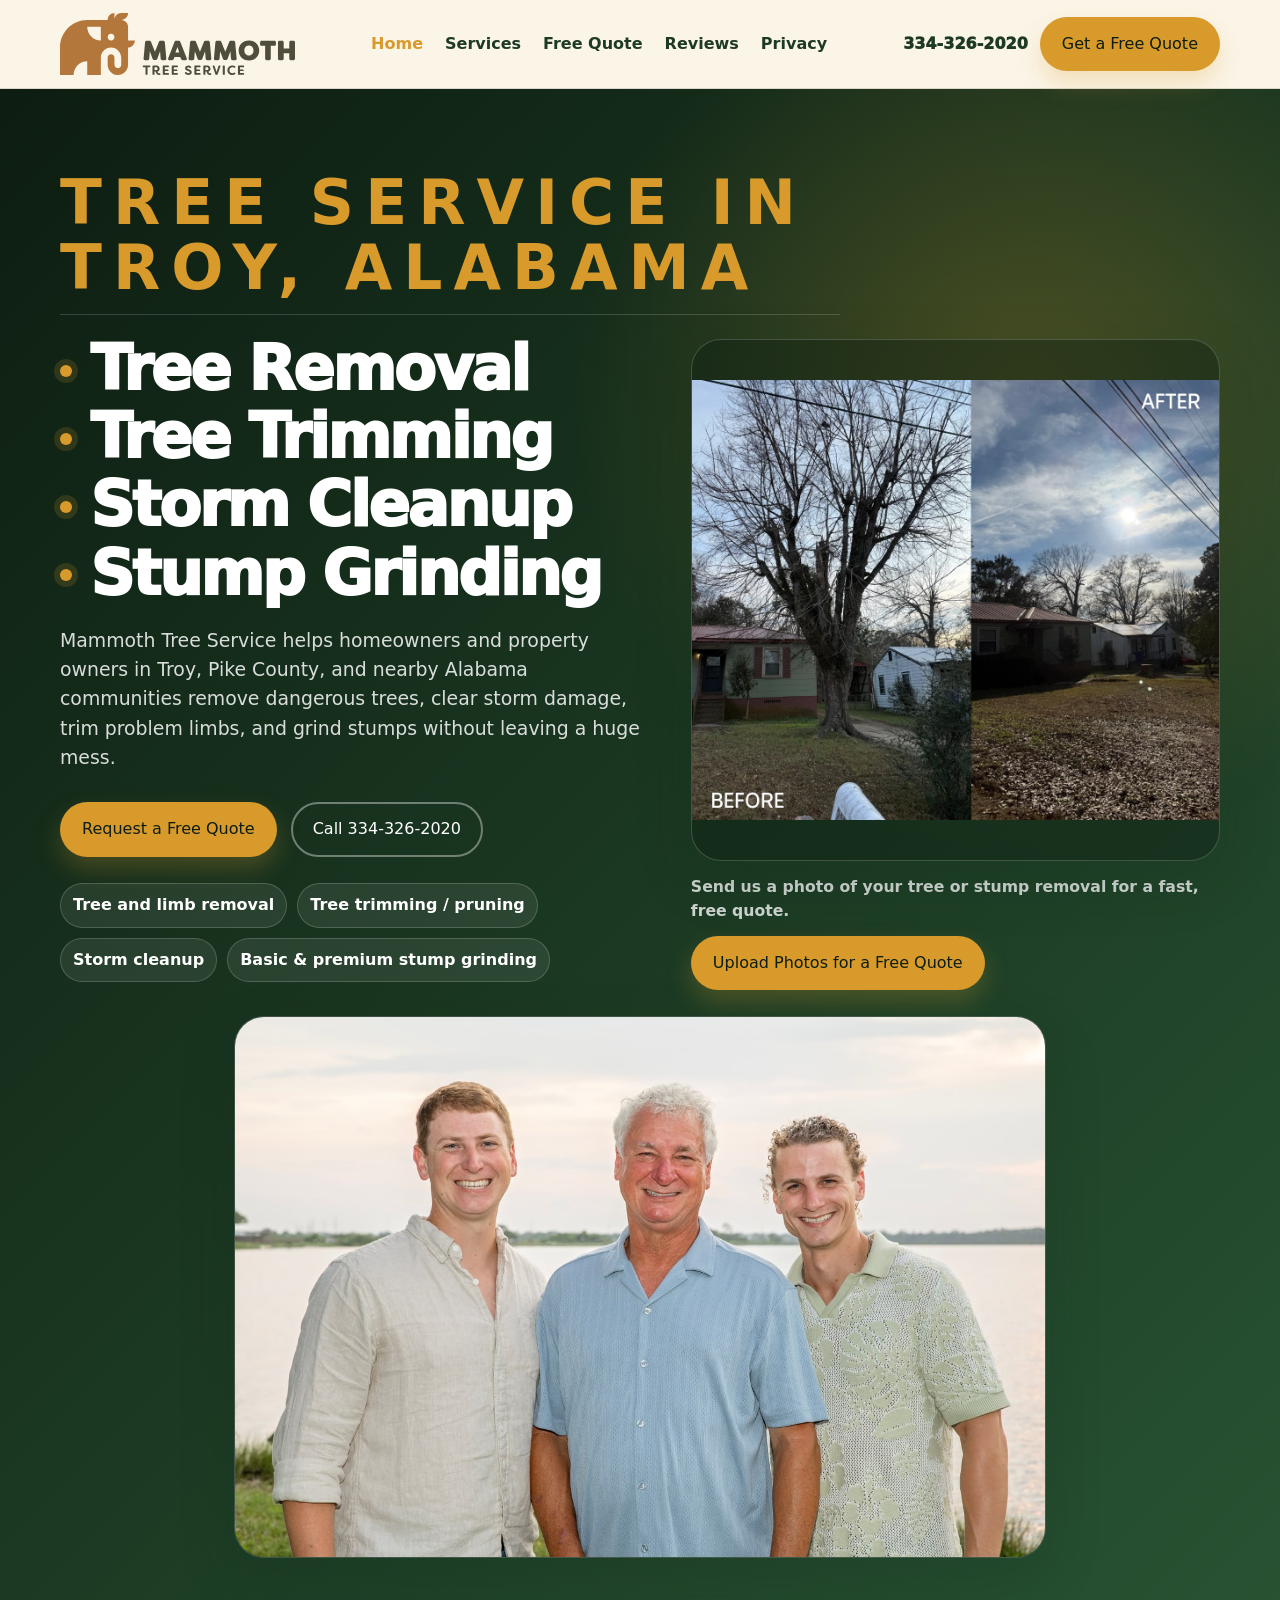
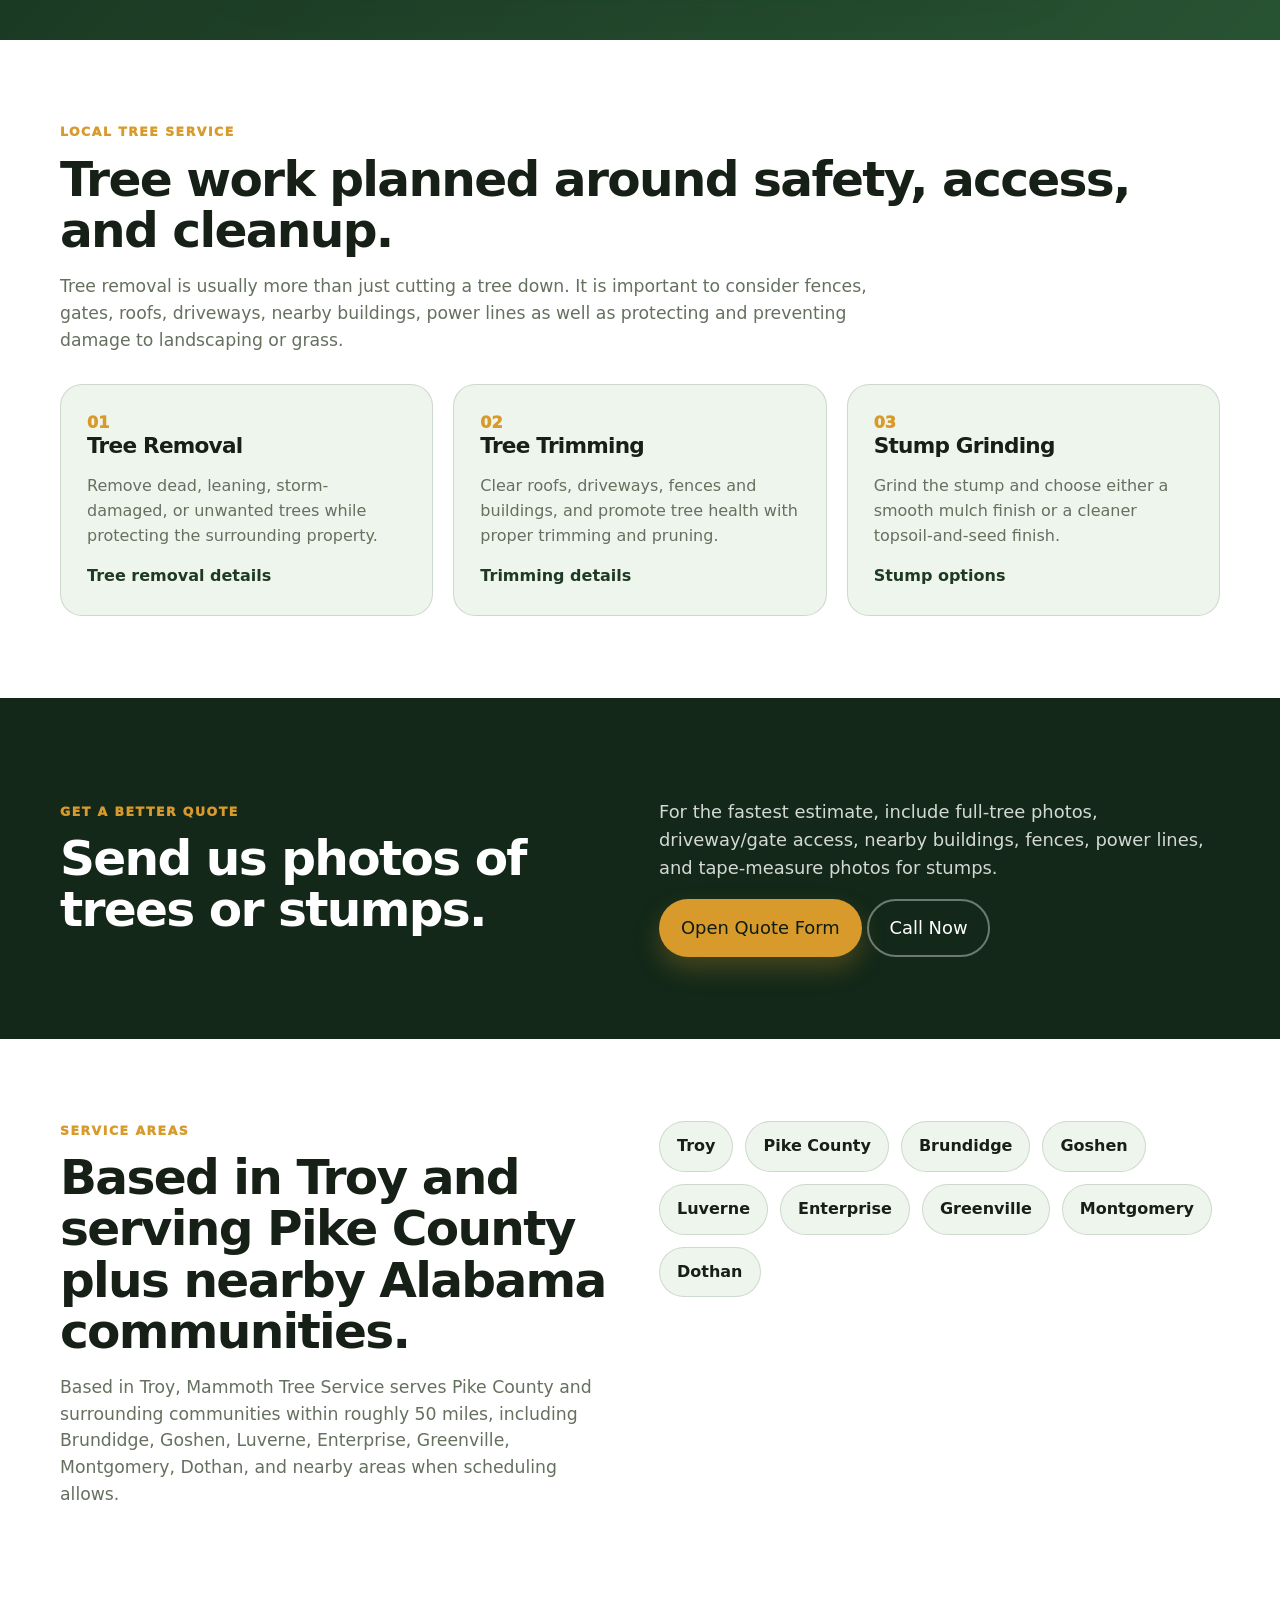
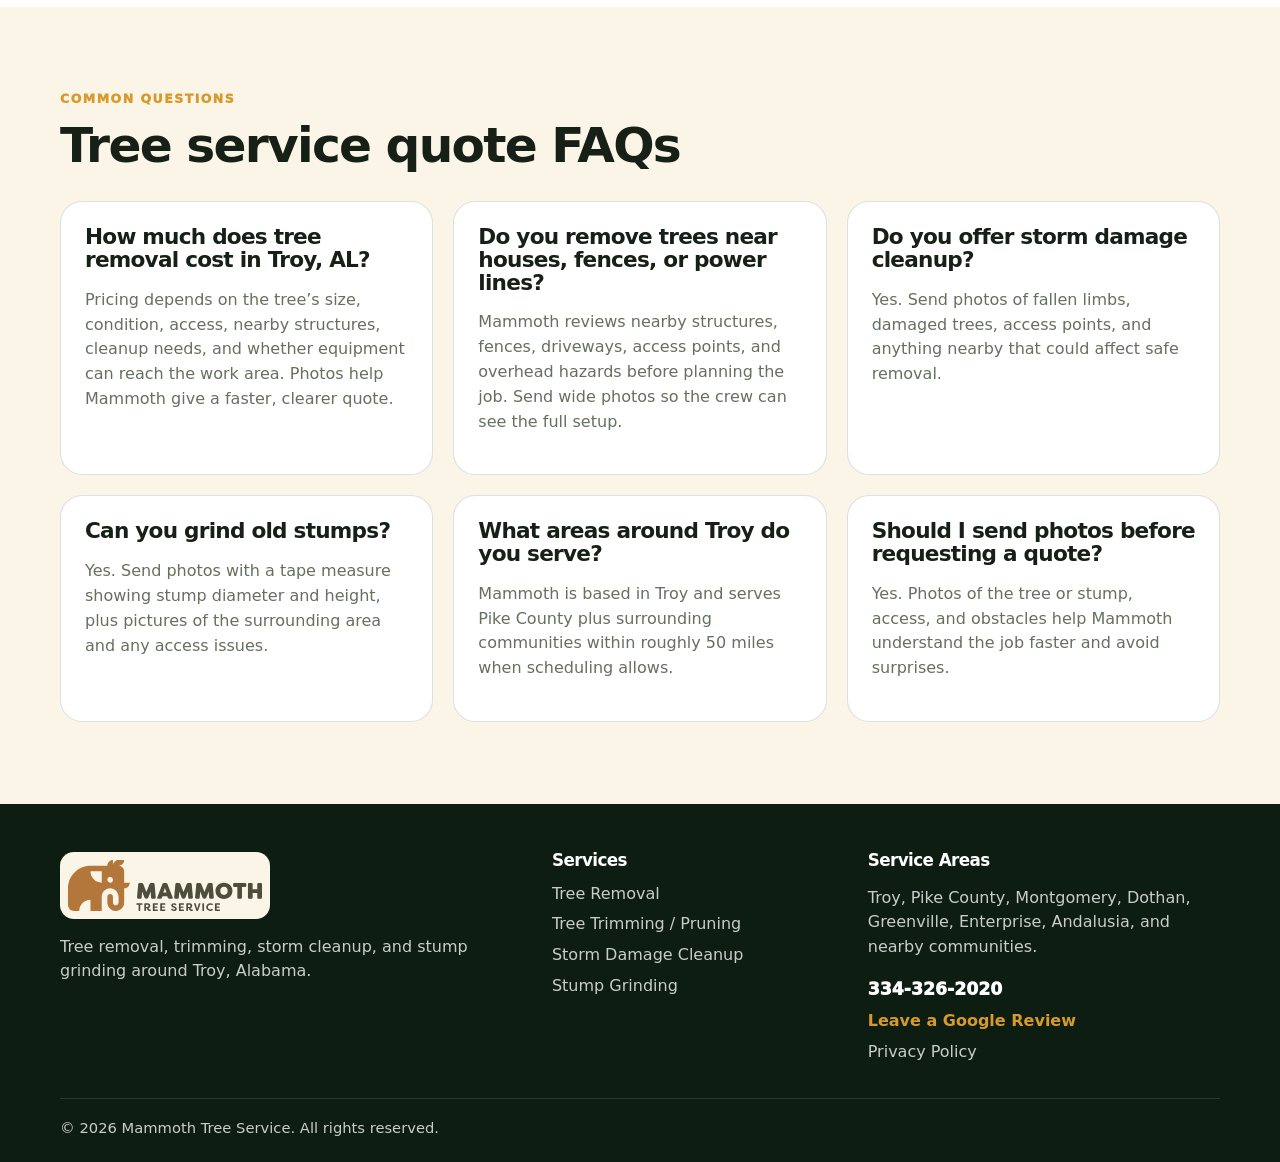
==== site/index.html @ cfc0e87d "Add privacy policy to site navigation" ====
<!doctype html>
<html lang="en">
<head>
  <meta charset="utf-8">
  <meta name="viewport" content="width=device-width, initial-scale=1">
  <title>Tree Service Troy AL | Tree Removal, Trimming & Stumps</title>
  <meta name="description" content="Mammoth Tree Service provides tree removal, trimming, storm cleanup, and stump grinding in Troy, Pike County, and nearby Alabama communities.">
  <link rel="canonical" href="https://mammothtree.com/">
  <meta property="og:title" content="Tree Service Troy AL | Tree Removal, Trimming & Stumps">
  <meta property="og:description" content="Mammoth Tree Service provides tree removal, tree trimming, storm cleanup, and stump grinding in Troy, Pike County, and nearby Alabama communities.">
  <meta property="og:type" content="website">
  <meta property="og:url" content="https://mammothtree.com/">
  <meta property="og:image" content="https://mammothtree.com/assets/mammoth-hero-tree-work.png">
  <meta name="twitter:card" content="summary_large_image">
  <link rel="icon" href="assets/mammoth-tree-service-logo.svg">
  <link rel="stylesheet" href="styles.css">
  <script type="application/ld+json">{
  "@context": "https://schema.org",
  "@type": "LocalBusiness",
  "name": "Mammoth Tree Service",
  "url": "https://mammothtree.com/",
  "telephone": "+1-334-326-2020",
  "priceRange": "$$",
  "image": "https://mammothtree.com/assets/mammoth-tree-service-logo.svg",
  "description": "Tree removal, tree trimming, storm cleanup, and stump grinding in Troy, Alabama and surrounding communities.",
  "areaServed": ["Troy AL", "Pike County AL", "Montgomery AL", "Dothan AL", "Greenville AL", "Enterprise AL", "Andalusia AL"],
  "makesOffer": [
    {"@type":"Offer","itemOffered":{"@type":"Service","name":"Tree Removal"}},
    {"@type":"Offer","itemOffered":{"@type":"Service","name":"Tree Trimming and Pruning"}},
    {"@type":"Offer","itemOffered":{"@type":"Service","name":"Storm Damage Cleanup"}},
    {"@type":"Offer","itemOffered":{"@type":"Service","name":"Stump Grinding"}}
  ]
}</script>
  
</head>
<body>
  <header class="site-header">
    <div class="container header-inner">
      <a class="brand" href="index.html" aria-label="Mammoth Tree Service home">
        <img src="assets/mammoth-tree-service-logo.svg" alt="Mammoth Tree Service">
      </a>
      <nav class="nav" aria-label="Main navigation">
        <a class="active" href="index.html">Home</a><a class="" href="services.html">Services</a><a class="" href="contact.html">Free Quote</a><a class="" href="reviews.html">Reviews</a><a class="" href="privacy-policy.html">Privacy</a>
      </nav>
      <div class="header-actions"><a class="phone-link" href="tel:3343262020">334-326-2020</a><a class="btn btn-primary header-cta" href="contact.html">Get a Free Quote</a></div>
    </div>
  </header>

  <main>
    <section class="hero hero-home">
      <div class="container">
        <h1 class="hero-service-title">Tree service in Troy, Alabama</h1>
        <div class="hero-grid">
          <div>
            <ul class="hero-service-list" aria-label="Mammoth Tree Service services">
              <li>Tree Removal</li>
              <li>Tree Trimming</li>
              <li>Storm Cleanup</li>
              <li>Stump Grinding</li>
            </ul>
            <p class="lede">Mammoth Tree Service helps homeowners and property owners in Troy, Pike County, and nearby Alabama communities remove dangerous trees, clear storm damage, trim problem limbs, and grind stumps without leaving a huge mess.</p>
            <div class="hero-actions">
              <a class="btn btn-primary" href="contact.html">Request a Free Quote</a>
              <a class="btn btn-secondary" href="tel:3343262020">Call 334-326-2020</a>
            </div>
            <ul class="trust-list">
              <li>Tree and limb removal</li>
              <li>Tree trimming / pruning</li>
              <li>Storm cleanup</li>
              <li>Basic & premium stump grinding</li>
            </ul>
          </div>
          <div>
            <div class="hero-media-card">
              <img src="assets/mammoth-hero-tree-work.png" alt="Before and after tree removal by Mammoth Tree Service">
            </div>
            <div class="media-upload-cta">
              <p class="media-note">Send us a photo of your tree or stump removal for a fast, free quote.</p>
              <a class="btn btn-primary upload-link" href="contact.html#quote-form">Upload Photos for a Free Quote</a>
            </div>
          </div>
        </div>
        <div class="hero-photo-feature" aria-label="Recent Mammoth Tree Service project photo">
          <div class="hero-photo-feature-card">
            <img src="assets/mammoth-quote-photo.jpg" alt="Mammoth Tree Service project photo">
          </div>
        </div>
      </div>
    </section>

    <section class="section section-white">
      <div class="container section-head">
        <p class="eyebrow">Local tree service</p>
        <h2>Tree work planned around safety, access, and cleanup.</h2>
        <p class="body-copy wide">Tree removal is usually more than just cutting a tree down. It is important to consider fences, gates, roofs, driveways, nearby buildings, power lines as well as protecting and preventing damage to landscaping or grass.</p>
      </div>
      <div class="container cards three">
        <article class="card"><span>01</span><h3>Tree Removal</h3><p>Remove dead, leaning, storm-damaged, or unwanted trees while protecting the surrounding property.</p><a href="services.html#removal">Tree removal details</a></article>
        <article class="card"><span>02</span><h3>Tree Trimming</h3><p>Clear roofs, driveways, fences and buildings, and promote tree health with proper trimming and pruning.</p><a href="services.html#trimming">Trimming details</a></article>
        <article class="card"><span>03</span><h3>Stump Grinding</h3><p>Grind the stump and choose either a smooth mulch finish or a cleaner topsoil-and-seed finish.</p><a href="services.html#stumps">Stump options</a></article>
      </div>
    </section>

    <section class="section section-dark">
      <div class="container split">
        <div>
          <p class="eyebrow">Get a better quote</p>
          <h2>Send us photos of trees or stumps.</h2>
        </div>
        <div class="checklist">
          <p>For the fastest estimate, include full-tree photos, driveway/gate access, nearby buildings, fences, power lines, and tape-measure photos for stumps.</p>
          <a class="btn btn-primary" href="contact.html">Open Quote Form</a>
          <a class="btn btn-secondary" href="tel:3343262020">Call Now</a>
        </div>
      </div>
    </section>

    <section class="section section-white">
      <div class="container split aligned">
        <div>
          <p class="eyebrow">Service areas</p>
          <h2>Based in Troy and serving Pike County plus nearby Alabama communities.</h2>
          <p class="body-copy">Based in Troy, Mammoth Tree Service serves Pike County and surrounding communities within roughly 50 miles, including Brundidge, Goshen, Luverne, Enterprise, Greenville, Montgomery, Dothan, and nearby areas when scheduling allows.</p>
        </div>
        <ul class="area-list"><li>Troy</li><li>Pike County</li><li>Brundidge</li><li>Goshen</li><li>Luverne</li><li>Enterprise</li><li>Greenville</li><li>Montgomery</li><li>Dothan</li></ul>
      </div>
    </section>

    <section class="section section-cream">
      <div class="container section-head">
        <p class="eyebrow">Common questions</p>
        <h2>Tree service quote FAQs</h2>
      </div>
      <div class="container faq-grid">
        <article><h3>How much does tree removal cost in Troy, AL?</h3><p>Pricing depends on the tree’s size, condition, access, nearby structures, cleanup needs, and whether equipment can reach the work area. Photos help Mammoth give a faster, clearer quote.</p></article>
        <article><h3>Do you remove trees near houses, fences, or power lines?</h3><p>Mammoth reviews nearby structures, fences, driveways, access points, and overhead hazards before planning the job. Send wide photos so the crew can see the full setup.</p></article>
        <article><h3>Do you offer storm damage cleanup?</h3><p>Yes. Send photos of fallen limbs, damaged trees, access points, and anything nearby that could affect safe removal.</p></article>
        <article><h3>Can you grind old stumps?</h3><p>Yes. Send photos with a tape measure showing stump diameter and height, plus pictures of the surrounding area and any access issues.</p></article>
        <article><h3>What areas around Troy do you serve?</h3><p>Mammoth is based in Troy and serves Pike County plus surrounding communities within roughly 50 miles when scheduling allows.</p></article>
        <article><h3>Should I send photos before requesting a quote?</h3><p>Yes. Photos of the tree or stump, access, and obstacles help Mammoth understand the job faster and avoid surprises.</p></article>
      </div>
    </section>
  </main>

  <div class="mobile-sticky"><a href="tel:3343262020">Call Now</a><a href="contact.html">Free Quote</a></div>
  <footer class="footer">
    <div class="container footer-grid">
      <div>
        <img class="footer-logo" src="assets/mammoth-tree-service-logo.svg" alt="Mammoth Tree Service">
        <p>Tree removal, trimming, storm cleanup, and stump grinding around Troy, Alabama.</p>
      </div>
      <div>
        <h3>Services</h3>
        <a href="services.html#removal">Tree Removal</a>
        <a href="services.html#trimming">Tree Trimming / Pruning</a>
        <a href="services.html#storm">Storm Damage Cleanup</a>
        <a href="services.html#stumps">Stump Grinding</a>
      </div>
      <div>
        <h3>Service Areas</h3>
        <p>Troy, Pike County, Montgomery, Dothan, Greenville, Enterprise, Andalusia, and nearby communities.</p>
        <a class="phone-link footer-phone" href="tel:3343262020">334-326-2020</a>
        <a class="review-link" href="https://g.page/r/CXBdQAm-3pktEBM/review">Leave a Google Review</a>
        <a href="privacy-policy.html">Privacy Policy</a>
      </div>
    </div>
    <div class="container footer-bottom">© 2026 Mammoth Tree Service. All rights reserved.</div>
  </footer>
</body>
</html>
---- site/styles.css ----
:root {
  --green-950: #0d1d11;
  --green-900: #132819;
  --green-800: #1e3a24;
  --green-700: #285333;
  --green-100: #eef5ec;
  --cream: #fbf5e8;
  --tan: #f2e6d1;
  --gold: #d79a2b;
  --gold-2: #efbd61;
  --ink: #162017;
  --muted: #65705f;
  --white: #ffffff;
  --line: rgba(19, 40, 25, 0.14);
  --shadow: 0 20px 55px rgba(19, 40, 25, 0.18);
  --radius: 22px;
  --max: 1160px;
}

* { box-sizing: border-box; }
html { scroll-behavior: smooth; }
body {
  margin: 0;
  font-family: Inter, ui-sans-serif, system-ui, -apple-system, BlinkMacSystemFont, "Segoe UI", sans-serif;
  color: var(--ink);
  background: var(--cream);
  line-height: 1.55;
}
a { color: inherit; text-decoration: none; }
img { display: block; max-width: 100%; }
.container { width: min(var(--max), calc(100% - 40px)); margin: 0 auto; }
.narrow { max-width: 880px; }
.hidden { display: none; }

.site-header {
  position: sticky;
  top: 0;
  z-index: 20;
  background: rgba(251, 245, 232, 0.95);
  border-bottom: 1px solid var(--line);
  backdrop-filter: blur(14px);
}
.header-inner {
  min-height: 88px;
  display: flex;
  align-items: center;
  justify-content: space-between;
  gap: 24px;
}
.brand img { width: 235px; height: auto; }
.nav { display: flex; align-items: center; gap: 22px; font-weight: 800; color: var(--green-800); }
.nav a:hover, .nav .active { color: var(--gold); }

.btn {
  display: inline-flex;
  align-items: center;
  justify-content: center;
  border-radius: 999px;
  padding: 13px 20px;
  font-weight: 900;
  border: 2px solid transparent;
  transition: transform .16s ease, box-shadow .16s ease, background .16s ease;
  cursor: pointer;
  font: inherit;
}
.btn:hover { transform: translateY(-1px); }
.btn-primary { background: var(--gold); color: var(--green-950); box-shadow: 0 12px 24px rgba(215, 154, 43, .25); }
.btn-primary:hover { background: var(--gold-2); }
.btn-secondary { border-color: rgba(255,255,255,.38); color: var(--white); }
.btn-outline { border-color: var(--green-700); color: var(--green-800); }

.hero, .page-hero {
  background:
    radial-gradient(circle at 80% 20%, rgba(215,154,43,.26), transparent 28%),
    linear-gradient(135deg, var(--green-950), var(--green-700));
  color: var(--white);
}
.hero { padding: 82px 0; }
.page-hero { padding: 80px 0; }
.hero-grid { display: grid; grid-template-columns: 1.05fr .95fr; gap: 46px; align-items: start; }
.eyebrow { margin: 0 0 12px; color: var(--gold); font-weight: 950; letter-spacing: .12em; text-transform: uppercase; font-size: .78rem; }
h1, h2, h3 { margin: 0; line-height: 1.05; letter-spacing: -.035em; }
h1 { font-size: clamp(2.55rem, 6vw, 5.35rem); max-width: 920px; }
.hero-home h1 { font-size: clamp(2.25rem, 4.8vw, 4.35rem); max-width: 780px; }
.hero-service-title { display: block; width: 100%; font-size: clamp(.72rem, 1vw, .86rem); color: var(--gold); letter-spacing: .18em; text-transform: uppercase; margin: 0 0 24px; padding-bottom: 14px; border-bottom: 1px solid rgba(255,255,255,.16); }
.hero-service-list { list-style: none; padding: 0; margin: 0; display: grid; gap: 8px; }
.hero-service-list li { position: relative; padding-left: 30px; font-size: clamp(2.2rem, 4.8vw, 4.25rem); line-height: .98; letter-spacing: -.04em; font-weight: 950; }
.hero-service-list li::before { content: ""; position: absolute; left: 0; top: .42em; width: 12px; height: 12px; border-radius: 999px; background: var(--gold); box-shadow: 0 0 0 6px rgba(215,154,43,.16); }
h2 { font-size: clamp(2rem, 3.8vw, 3.35rem); }
h3 { font-size: 1.35rem; }
.lede { font-size: 1.18rem; color: rgba(255,255,255,.84); max-width: 760px; margin: 22px 0 0; }
.lede.dark { color: rgba(255,255,255,.84); }
.page-hero .btn-outline { color: var(--white); border-color: rgba(255,255,255,.42); }
.body-copy { color: var(--muted); font-size: 1.08rem; }
.hero-actions { display: flex; flex-wrap: wrap; gap: 14px; margin-top: 30px; }
.trust-list { list-style: none; padding: 0; margin: 26px 0 0; display: flex; flex-wrap: wrap; gap: 10px; }
.trust-list li { border: 1px solid rgba(255,255,255,.18); background: rgba(255,255,255,.08); padding: 9px 12px; border-radius: 999px; font-weight: 800; }

.hero-media-card { position: relative; border-radius: 30px; overflow: hidden; box-shadow: var(--shadow); border: 1px solid rgba(255,255,255,.18); background: rgba(13,29,17,.42); }
.hero-media-card img { width: 100%; height: 520px; object-fit: contain; }
.media-upload-cta { margin-top: 14px; display: grid; gap: 12px; justify-items: start; }
.media-note { margin: 0; color: rgba(255,255,255,.78); font-weight: 850; font-size: .98rem; }
.hero-photo-feature { margin-top: 26px; }
.hero-photo-feature-card {
  max-width: 70%;
  margin: 0 auto;
  border-radius: 30px;
  overflow: hidden;
  box-shadow: var(--shadow);
  border: 1px solid rgba(255,255,255,.18);
  background: rgba(13,29,17,.42);
}
.hero-photo-feature-card img {
  width: 100%;
  aspect-ratio: 3 / 2;
  object-fit: cover;
}

.section { padding: 82px 0; }
.section-white { background: var(--white); }
.section-dark { background: var(--green-900); color: var(--white); }
.section-head { margin-bottom: 30px; }
.cards { display: grid; gap: 20px; }
.cards.three { grid-template-columns: repeat(3, 1fr); }
.card { background: var(--green-100); border: 1px solid var(--line); border-radius: var(--radius); padding: 26px; }
.card span { color: var(--gold); font-weight: 950; }
.card p { color: var(--muted); }
.card a { color: var(--green-800); font-weight: 900; }
.split { display: grid; grid-template-columns: 1fr 1fr; gap: 38px; align-items: center; }
.split.aligned { align-items: start; }
.checklist { font-size: 1.12rem; color: rgba(255,255,255,.82); }
.area-list { list-style: none; padding: 0; margin: 0; display: flex; flex-wrap: wrap; gap: 12px; }
.area-list li { background: var(--green-100); border: 1px solid var(--line); padding: 12px 17px; border-radius: 999px; font-weight: 900; }

.service-stack .container { display: grid; gap: 18px; }
.service-row { display: grid; grid-template-columns: .8fr 1.2fr; gap: 28px; padding: 30px; border: 1px solid var(--line); border-radius: var(--radius); background: var(--cream); }
.service-row p { color: var(--muted); font-size: 1.08rem; }
.service-row strong { color: var(--green-800); }

.contact-grid { display: grid; grid-template-columns: 1.1fr .9fr; gap: 28px; align-items: start; }
.quote-form, .photo-guide { background: var(--cream); border: 1px solid var(--line); border-radius: var(--radius); padding: 30px; box-shadow: 0 12px 34px rgba(19,40,25,.08); }
.quote-form { display: grid; gap: 15px; }
.quote-form label { display: grid; gap: 7px; font-weight: 850; color: var(--green-800); }
.quote-form input, .quote-form select, .quote-form textarea {
  width: 100%; border: 1px solid var(--line); border-radius: 13px; padding: 12px 13px; font: inherit; color: var(--ink); background: var(--white);
}
.quote-form button { width: fit-content; }
.checkbox-field {
  grid-template-columns: auto 1fr;
  align-items: start;
  gap: 12px;
  font-weight: 700;
  color: var(--muted);
  line-height: 1.5;
}
.checkbox-field input[type="checkbox"] {
  width: 18px;
  height: 18px;
  margin-top: 2px;
}
.checkbox-field a { color: var(--green-800); text-decoration: underline; }
.guide-item { border-top: 1px solid var(--line); padding-top: 18px; margin-top: 18px; }
.guide-item strong { color: var(--green-800); font-size: 1.1rem; }
.guide-item p { color: var(--muted); margin-bottom: 0; }

.footer { background: var(--green-950); color: rgba(255,255,255,.78); padding: 48px 0 22px; }
.footer-grid { display: grid; grid-template-columns: 1.3fr .8fr 1fr; gap: 34px; }
.footer-logo { width: 210px; background: var(--cream); border-radius: 14px; padding: 8px; margin-bottom: 14px; }
.footer h3 { color: var(--white); font-size: 1.05rem; margin-bottom: 12px; }
.footer a { display: block; color: rgba(255,255,255,.78); margin: 6px 0; }
.footer a:hover, .footer .review-link { color: var(--gold); font-weight: 850; }
.footer-bottom { border-top: 1px solid rgba(255,255,255,.12); margin-top: 28px; padding-top: 18px; font-size: .92rem; }

@media (max-width: 900px) {
  .nav { display: none; }
  .brand img { width: 190px; }
  .header-cta { padding: 11px 14px; font-size: .92rem; }
  .hero, .page-hero { padding: 58px 0; }
  .hero-grid, .cards.three, .split, .service-row, .contact-grid, .footer-grid { grid-template-columns: 1fr; }
  .hero-media-card img { height: 360px; }
  .hero-photo-feature-card { max-width: 100%; }
  .header-inner { min-height: 76px; }
}
.section-cream { background: var(--cream); }
.body-copy.wide { max-width: 820px; }
.faq-grid { display: grid; grid-template-columns: repeat(3, 1fr); gap: 20px; }
.faq-grid article { background: var(--white); border: 1px solid var(--line); border-radius: var(--radius); padding: 24px; }
.faq-grid p { color: var(--muted); }
@media (max-width: 900px) { .faq-grid { grid-template-columns: 1fr; } }
.form-note { margin: -4px 0 0; color: var(--muted); font-size: .92rem; }
.after-submit { border-top: 1px solid var(--line); margin-top: 6px; padding-top: 18px; }
.after-submit h3 { font-size: 1.1rem; color: var(--green-800); }
.after-submit p { color: var(--muted); margin-bottom: 0; }
.legal-copy h2 {
  margin-top: 34px;
  font-size: clamp(1.5rem, 2.6vw, 2.1rem);
  color: var(--green-800);
}
.legal-copy h2:first-child { margin-top: 0; }
.legal-copy p {
  color: var(--muted);
  font-size: 1.03rem;
  margin: 12px 0 0;
}
.legal-copy a {
  color: var(--green-800);
  text-decoration: underline;
}
@media (max-width: 480px) {
  .container { width: min(var(--max), calc(100% - 28px)); }
  .header-inner { gap: 10px; min-height: 68px; }
  .brand img { width: 145px; }
  .header-cta { padding: 10px 12px; font-size: 0; }
  .header-cta::after { content: "Free Quote"; font-size: .88rem; }
  h1 { font-size: clamp(2.15rem, 12vw, 3rem); }
}
.header-actions { display: flex; align-items: center; gap: 12px; }
.phone-link { font-weight: 950; color: var(--green-800); white-space: nowrap; }
.footer .footer-phone { color: var(--white); font-weight: 950; font-size: 1.08rem; }
.full-width { width: 100%; margin-bottom: 10px; }
.contact-grid .lede a, .page-hero a[href^="tel:"] { color: var(--gold-2); font-weight: 900; }
.mobile-sticky { display: none; }
@media (max-width: 900px) {
  .phone-link { display: none; }
}
@media (max-width: 480px) {
  .header-actions { gap: 8px; }
}
@media (max-width: 760px) {
  body { padding-bottom: 68px; }
  .mobile-sticky { position: fixed; display: grid; grid-template-columns: 1fr 1fr; left: 0; right: 0; bottom: 0; z-index: 30; background: var(--green-950); box-shadow: 0 -10px 28px rgba(0,0,0,.22); }
  .mobile-sticky a { color: var(--white); text-align: center; padding: 14px 10px; font-weight: 950; }
  .mobile-sticky a:first-child { background: var(--gold); color: var(--green-950); }
}
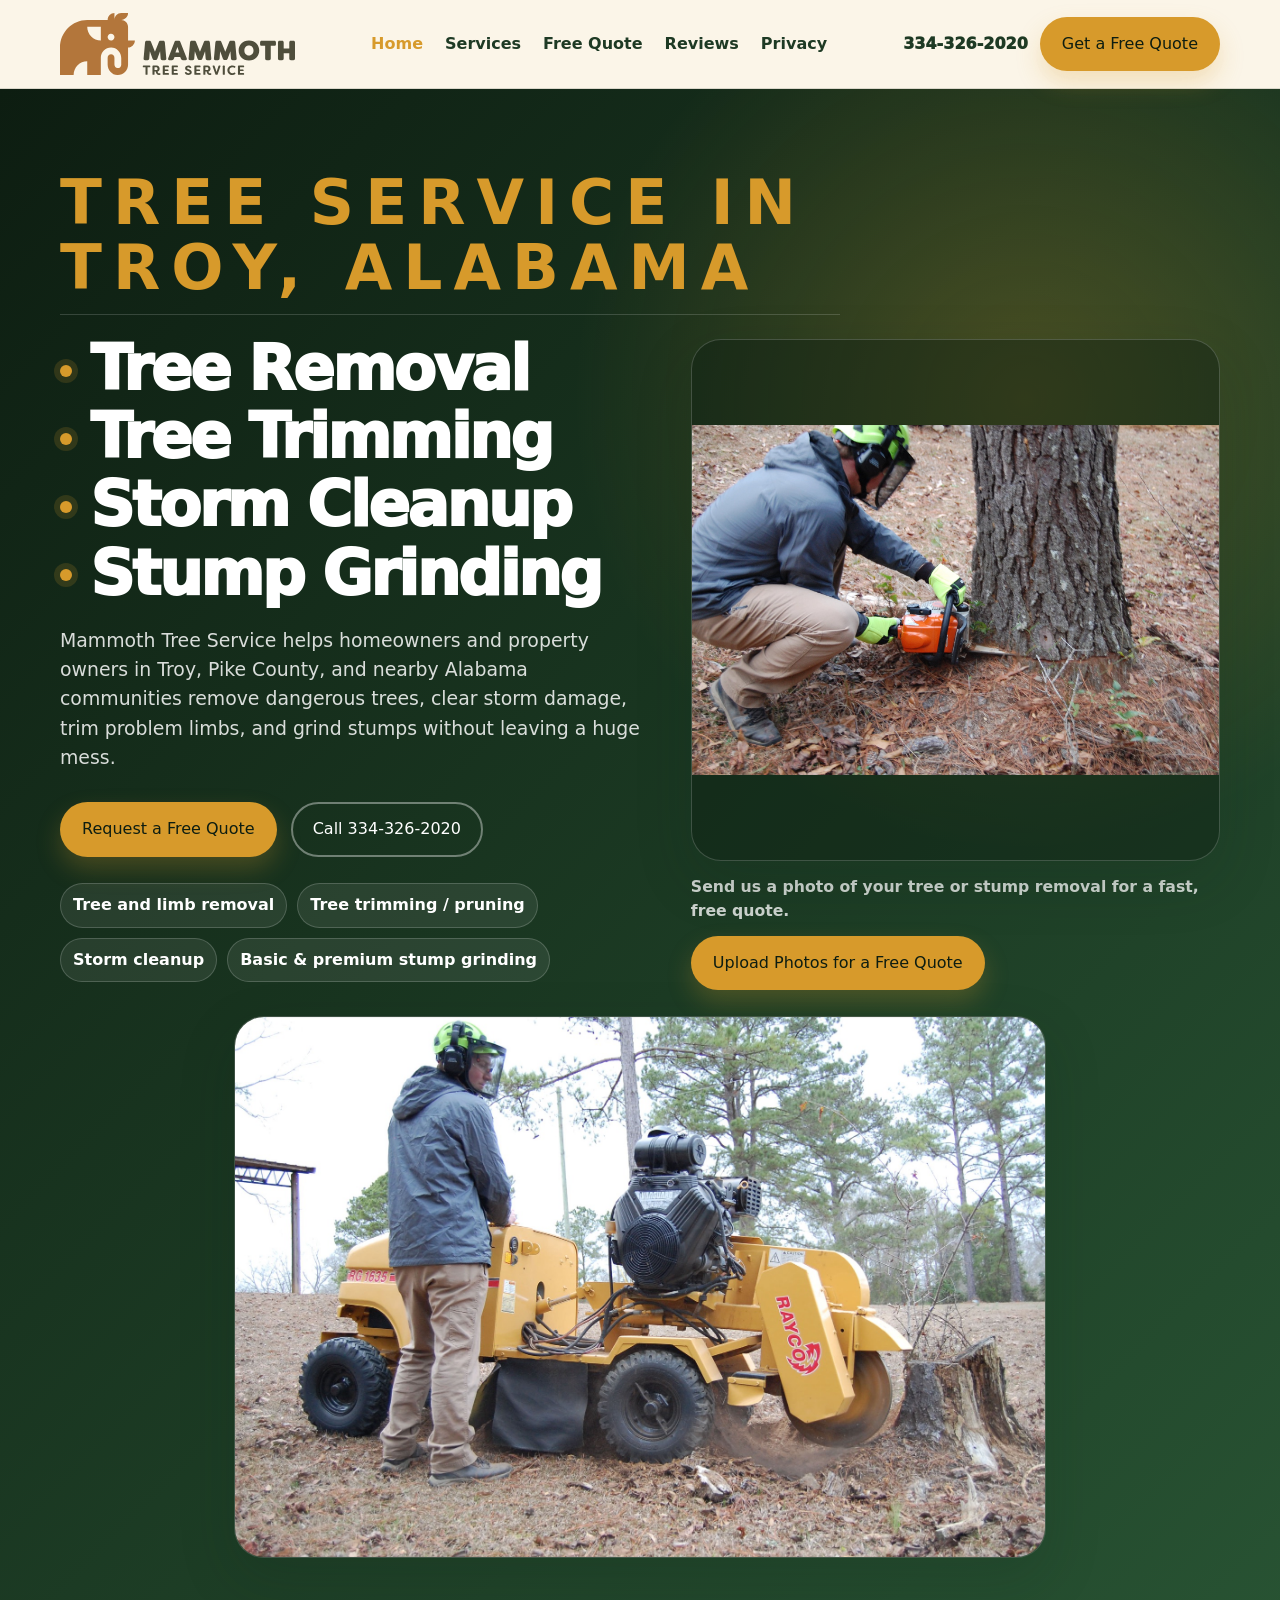
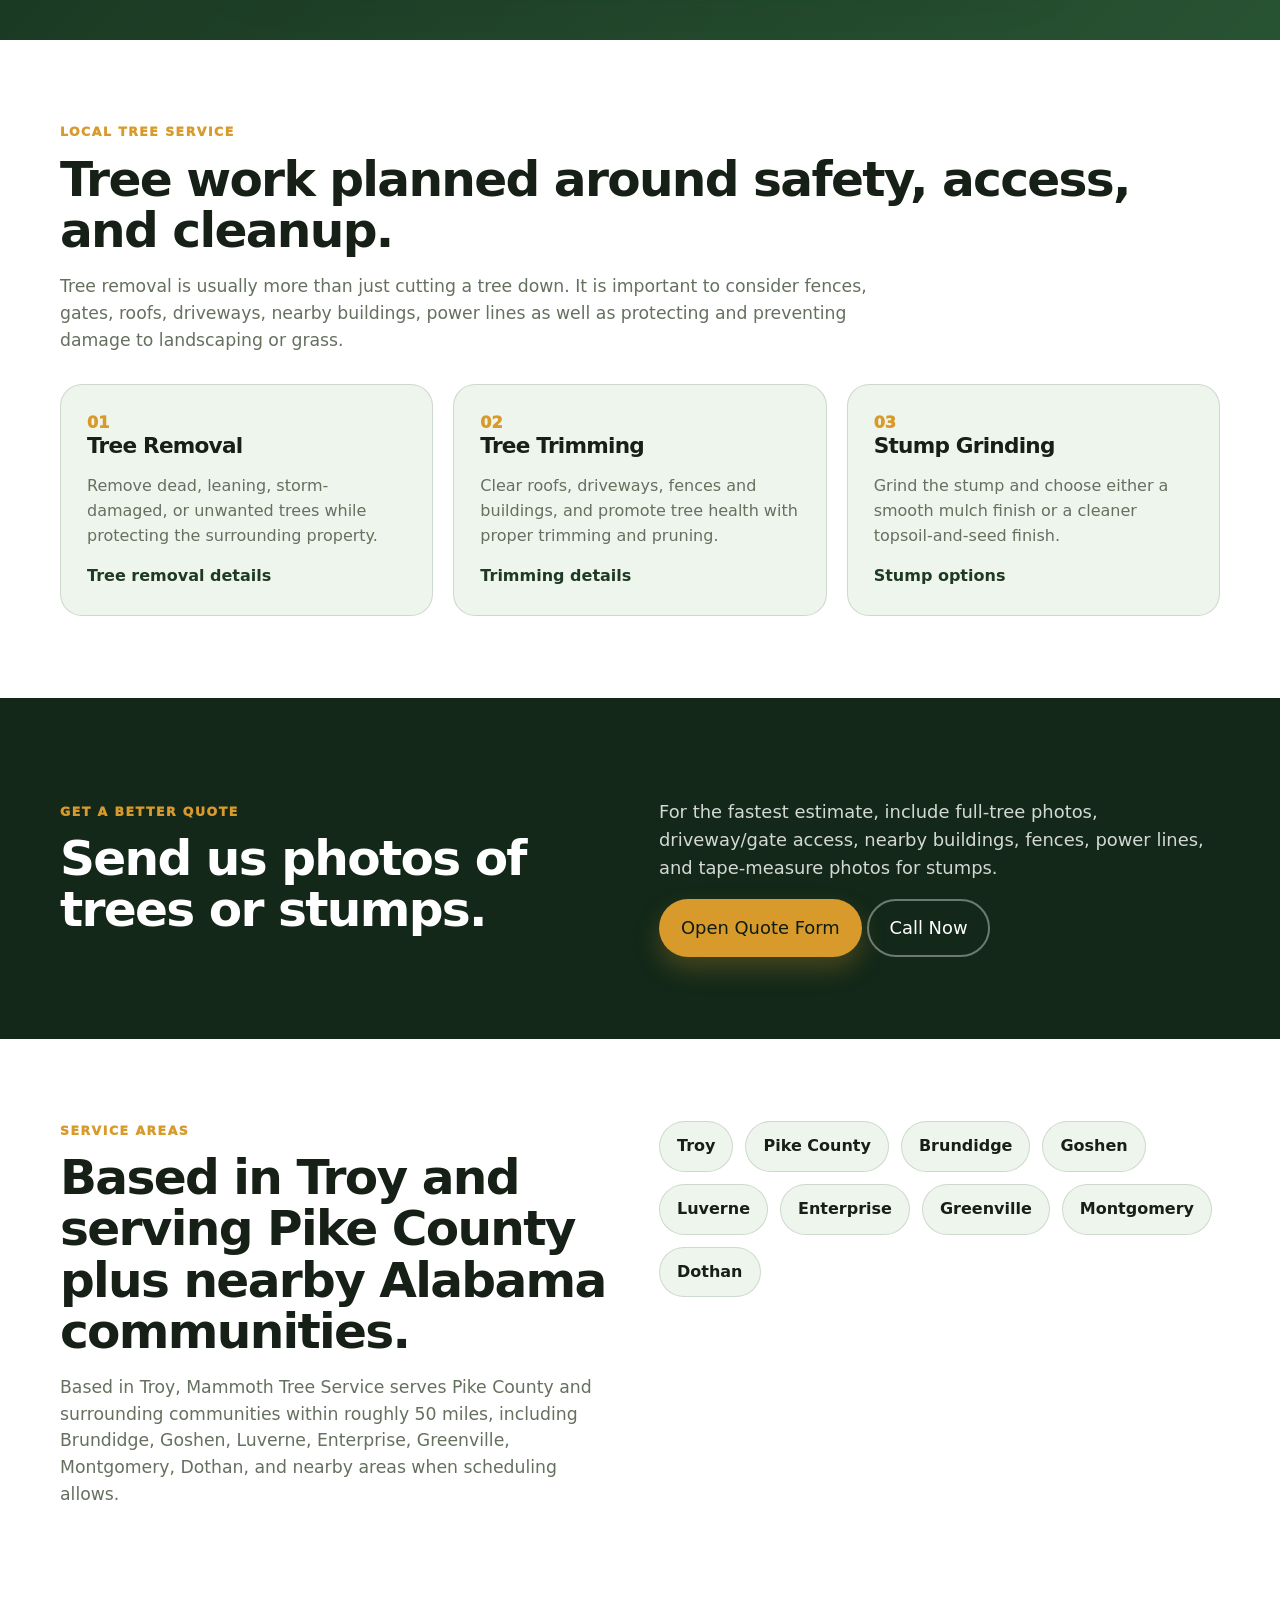
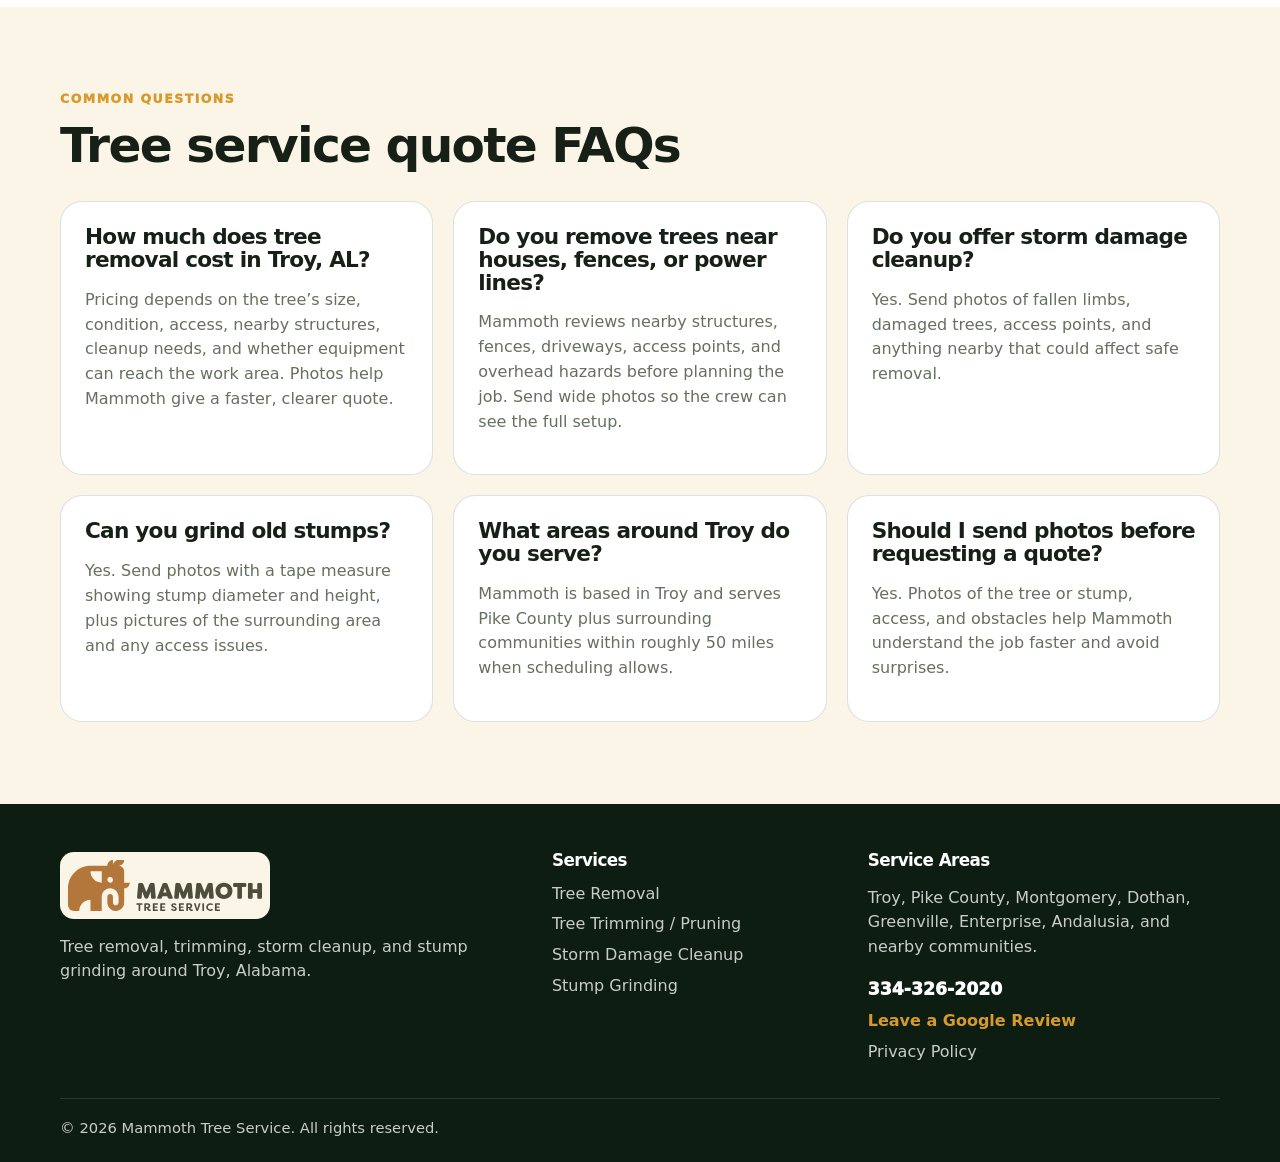
==== commit 54de851a: "Replace homepage project photos" ====
--- a/site/index.html
+++ b/site/index.html
@@ -72,7 +72,7 @@
           </div>
           <div>
             <div class="hero-media-card">
-              <img src="assets/mammoth-hero-tree-work.png" alt="Before and after tree removal by Mammoth Tree Service">
+              <img src="assets/mammoth-tree-removal-1.jpg" alt="Tree removal project completed by Mammoth Tree Service">
             </div>
             <div class="media-upload-cta">
               <p class="media-note">Send us a photo of your tree or stump removal for a fast, free quote.</p>
@@ -82,7 +82,7 @@
         </div>
         <div class="hero-photo-feature" aria-label="Recent Mammoth Tree Service project photo">
           <div class="hero-photo-feature-card">
-            <img src="assets/mammoth-quote-photo.jpg" alt="Mammoth Tree Service project photo">
+            <img src="assets/mammoth-tree-removal-2.jpg" alt="Large tree removal job by Mammoth Tree Service">
           </div>
         </div>
       </div>
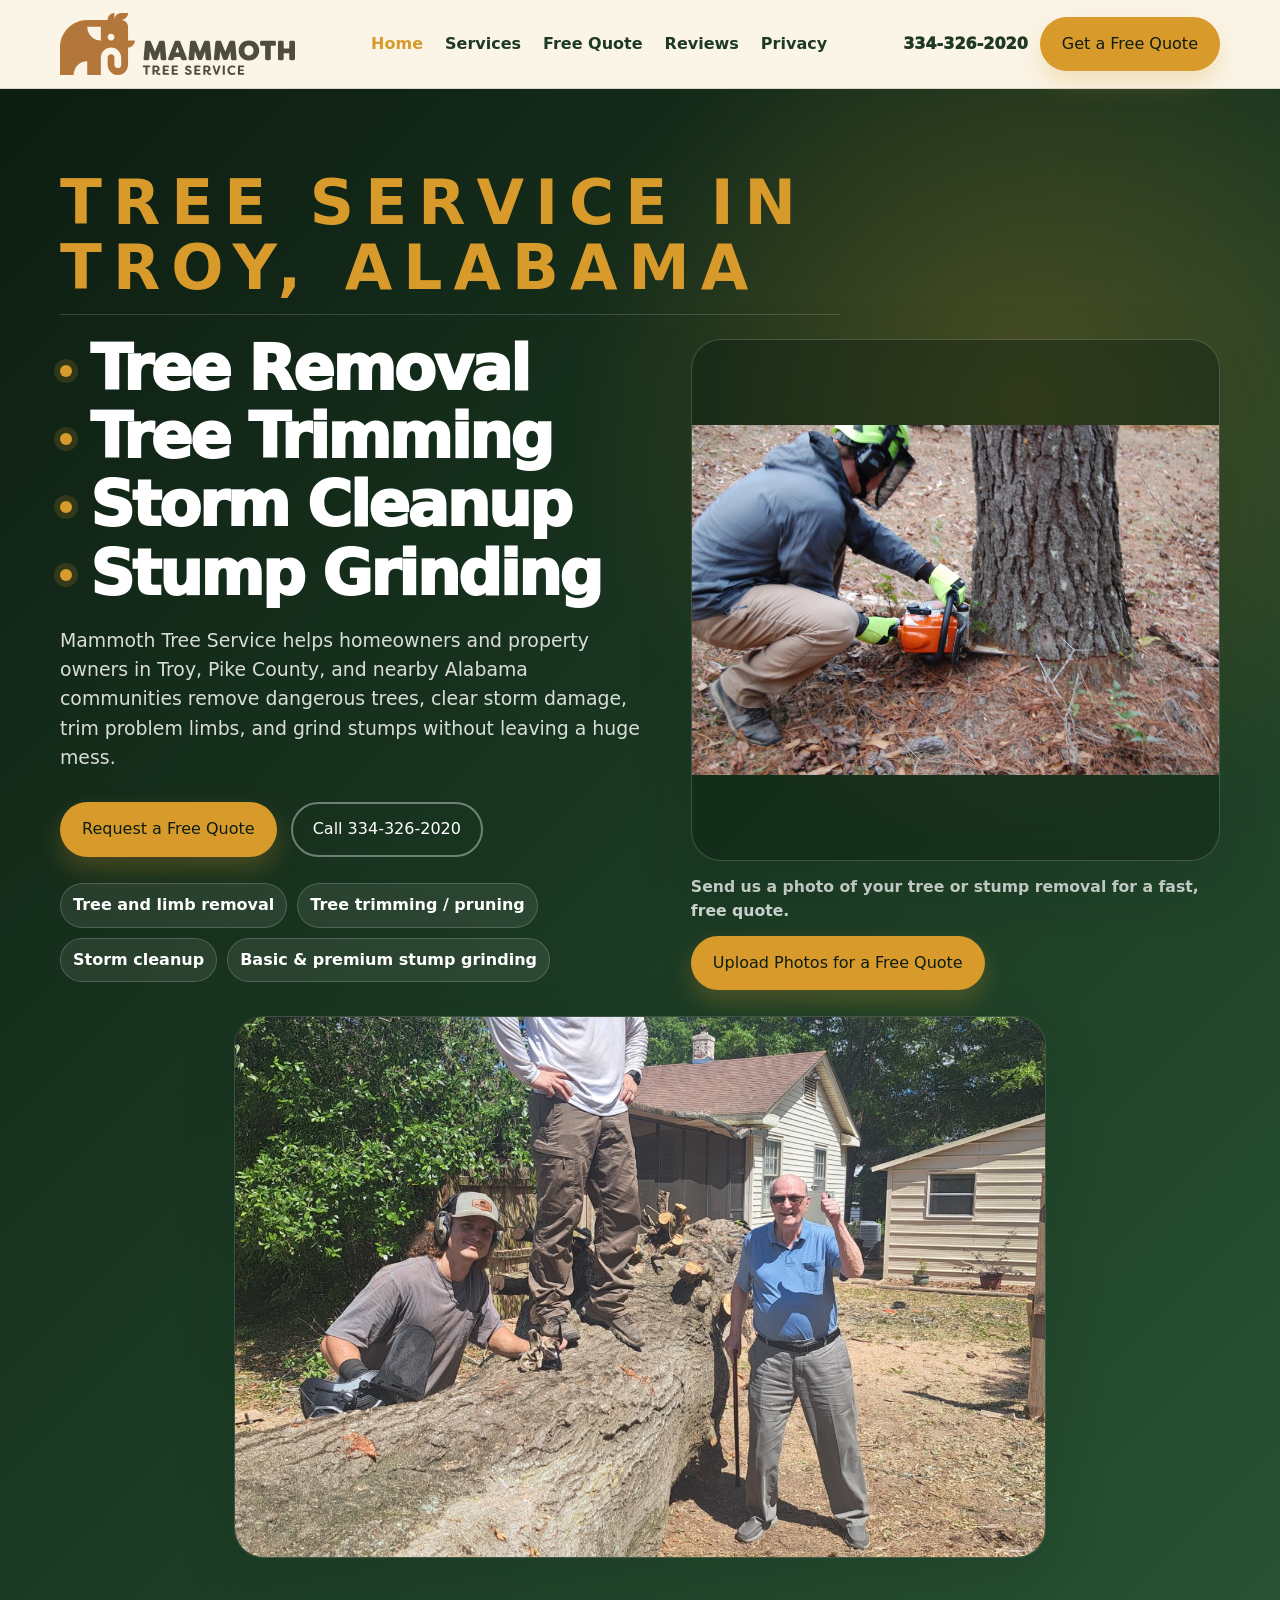
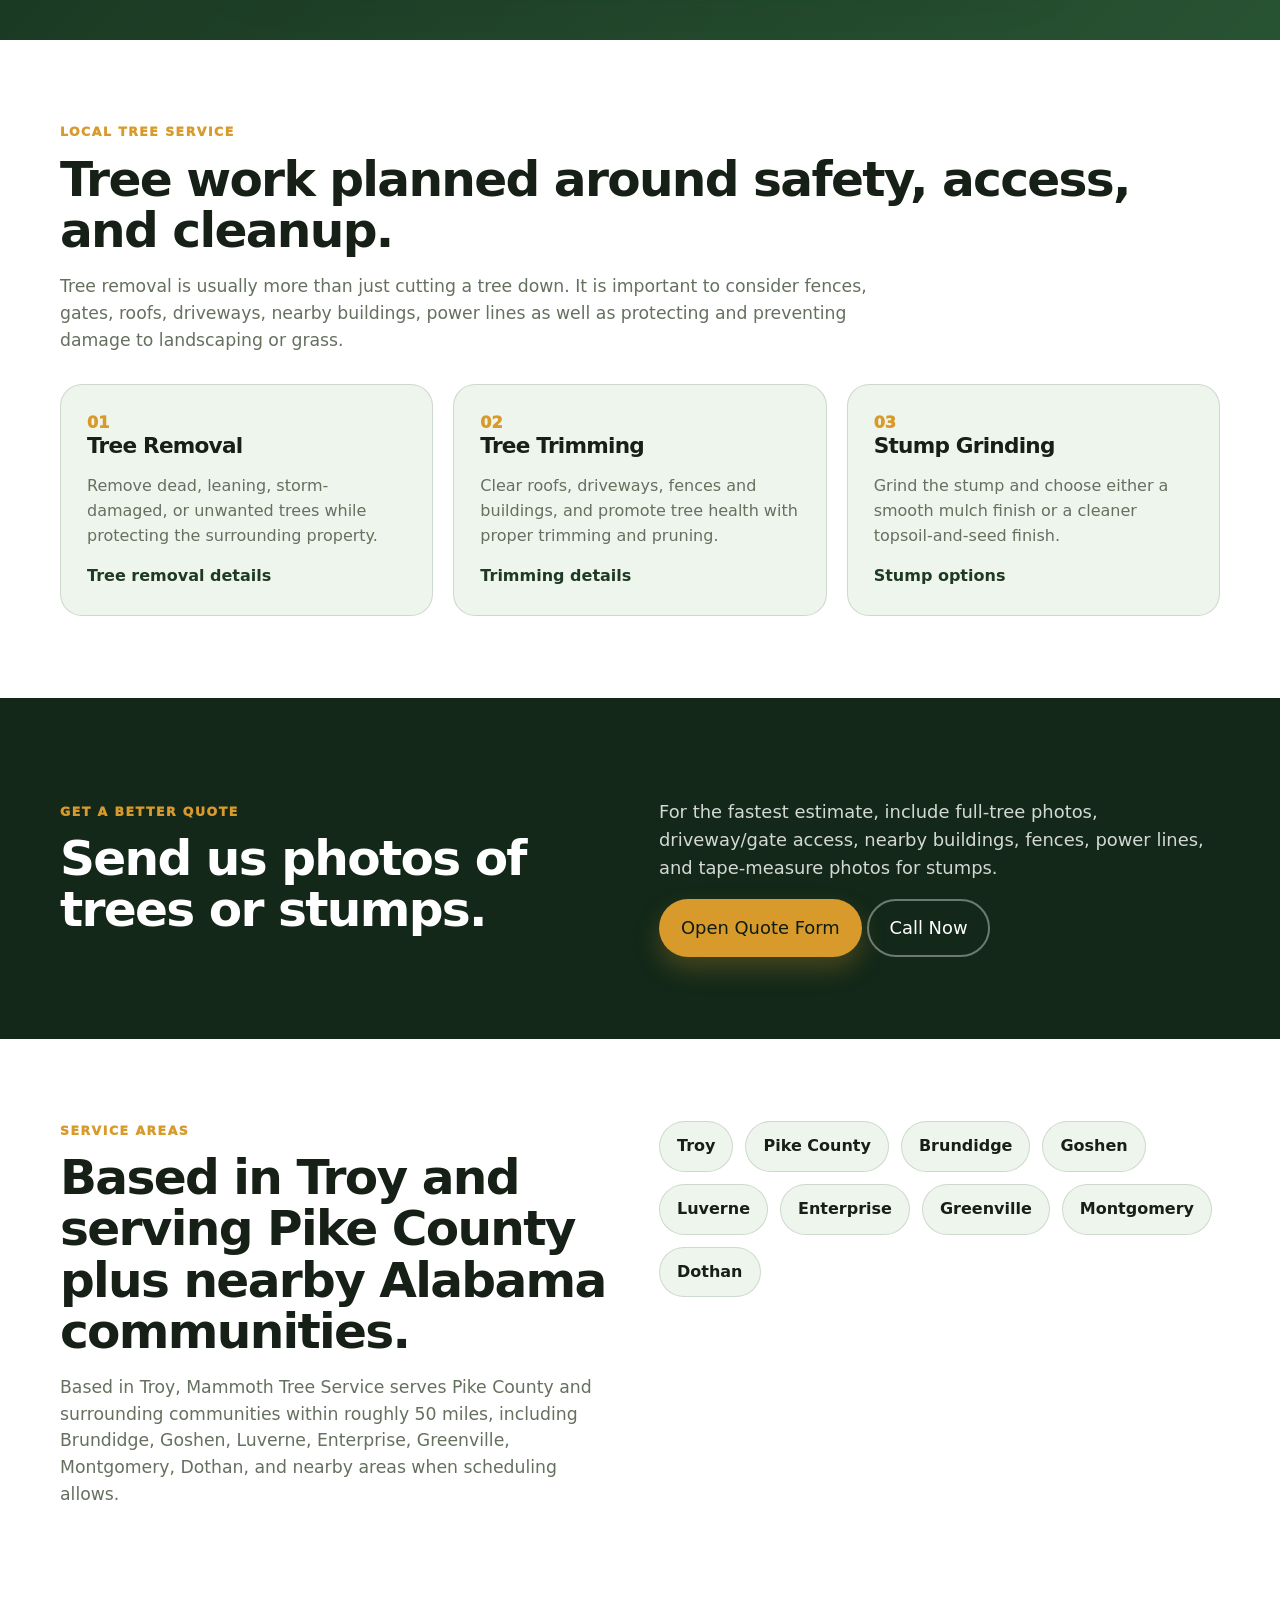
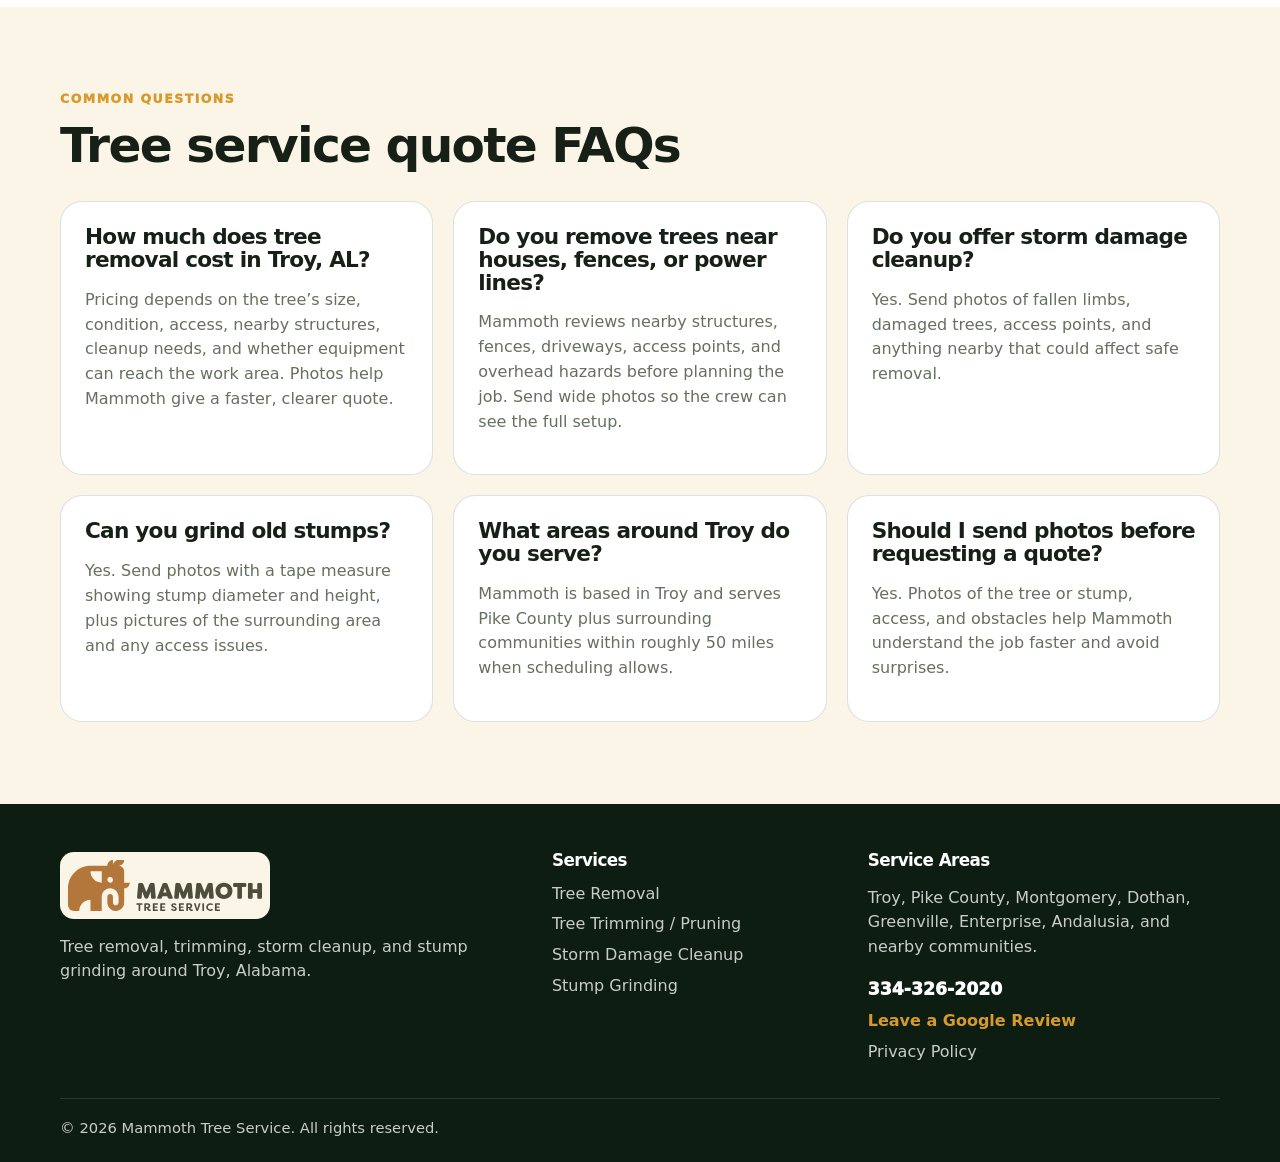
==== commit 05a223f8: "Use team and customer photo on homepage" ====
--- a/site/index.html
+++ b/site/index.html
@@ -82,7 +82,7 @@
         </div>
         <div class="hero-photo-feature" aria-label="Recent Mammoth Tree Service project photo">
           <div class="hero-photo-feature-card">
-            <img src="assets/mammoth-tree-removal-2.jpg" alt="Large tree removal job by Mammoth Tree Service">
+            <img src="assets/mammoth-team-customer-homepage.jpg" alt="Tyler and Drew with a customer after a Mammoth Tree Service job">
           </div>
         </div>
       </div>
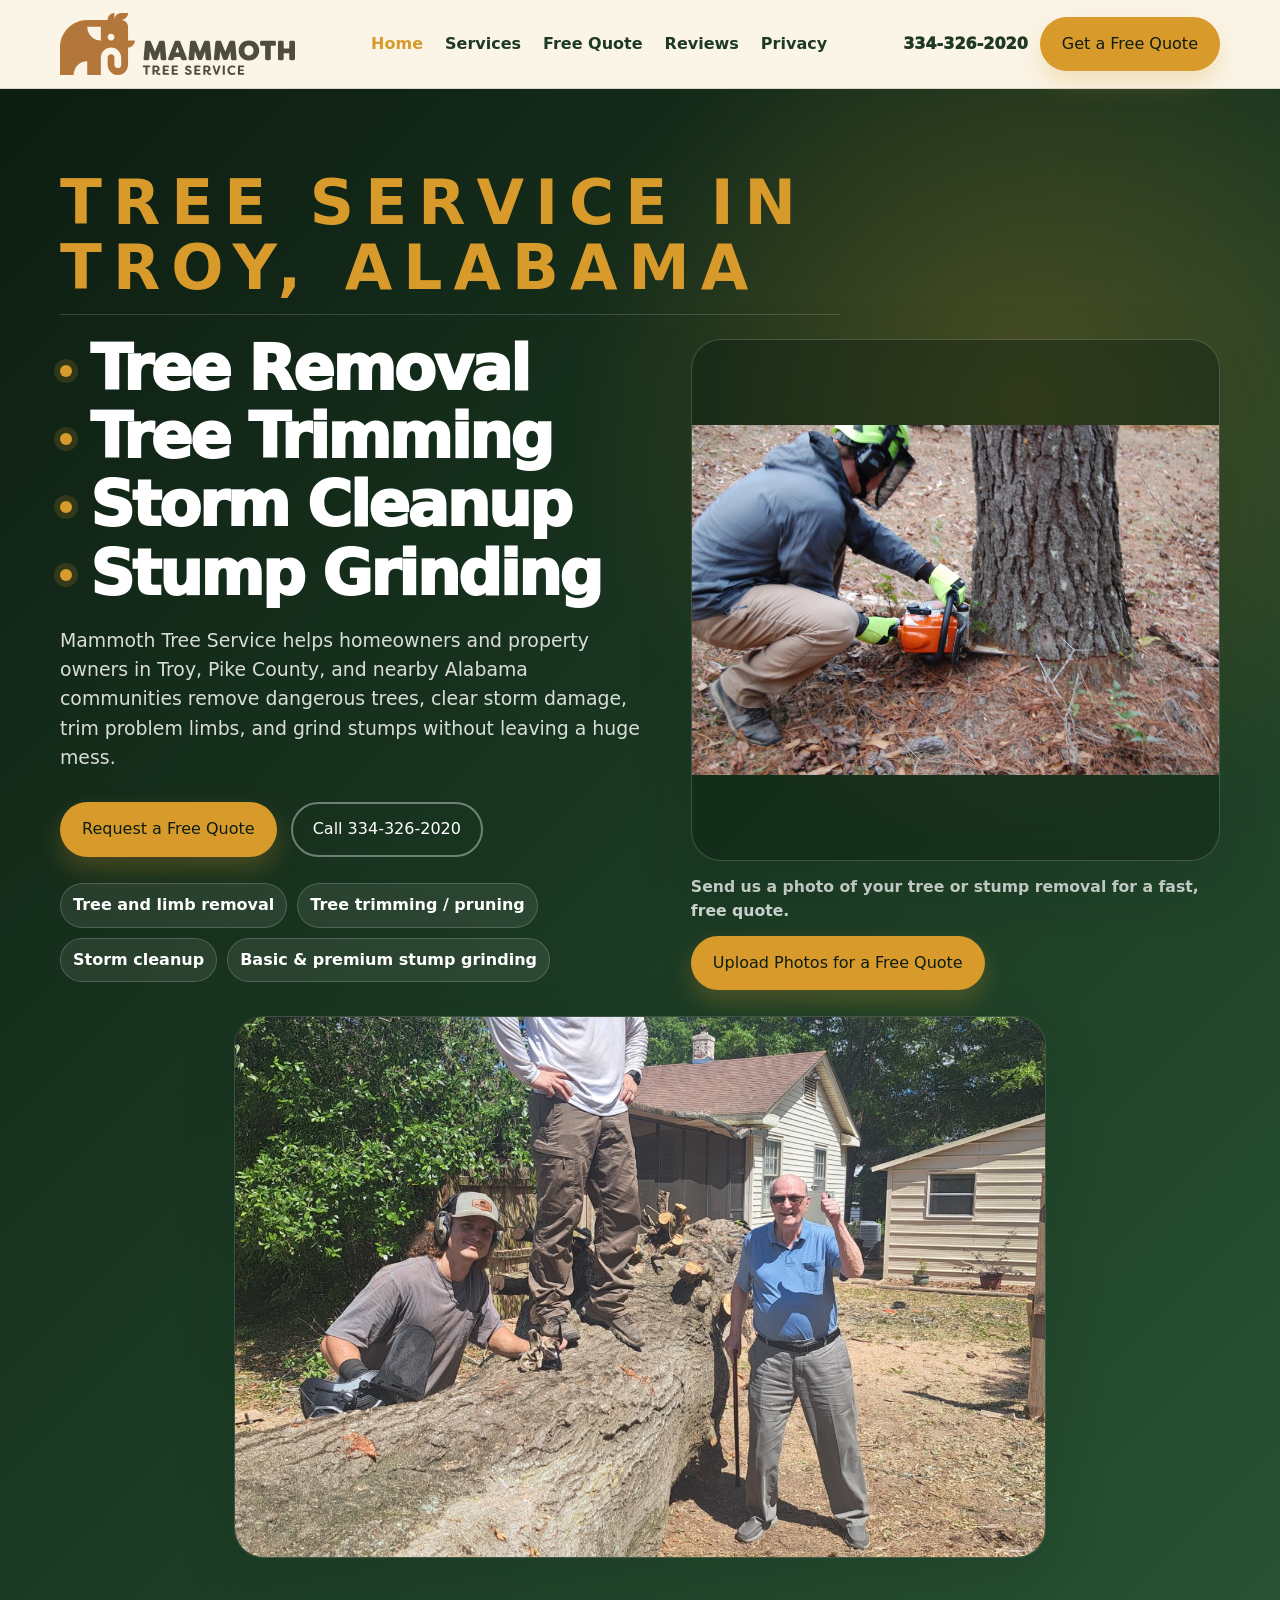
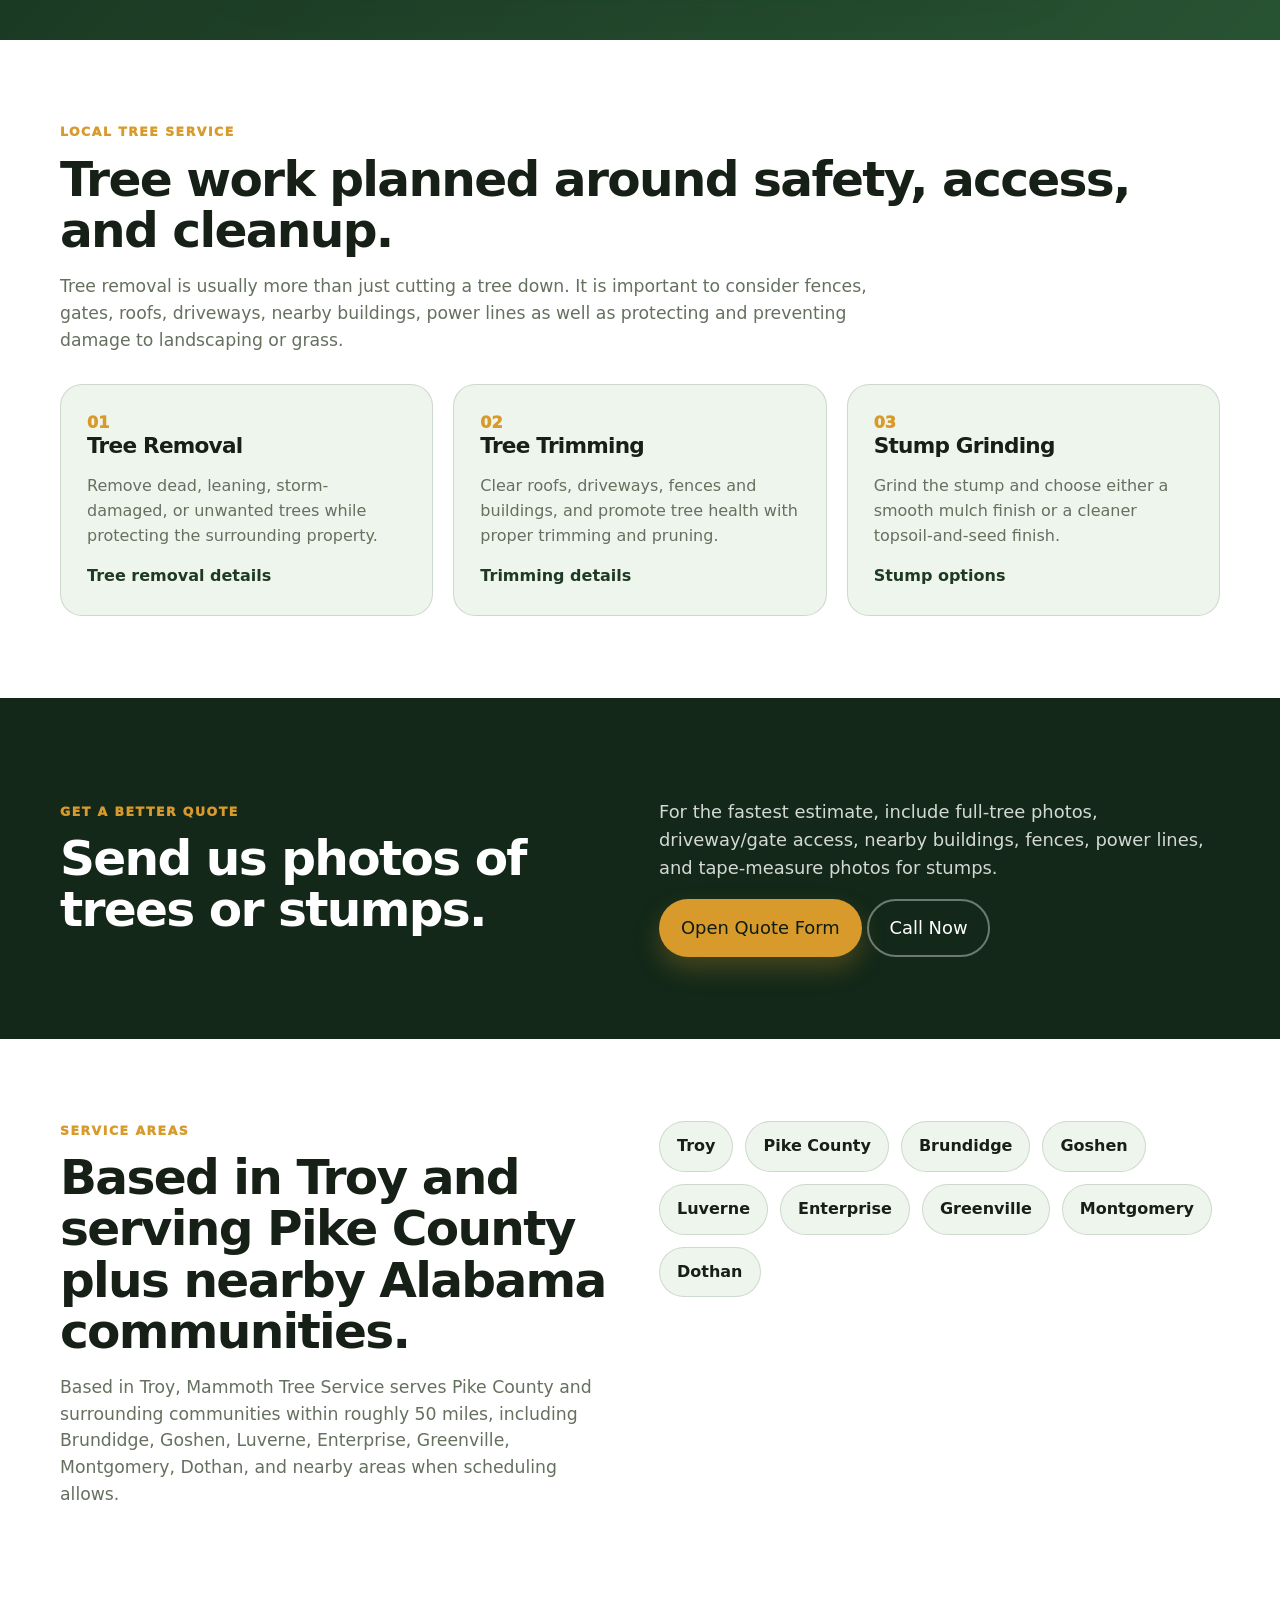
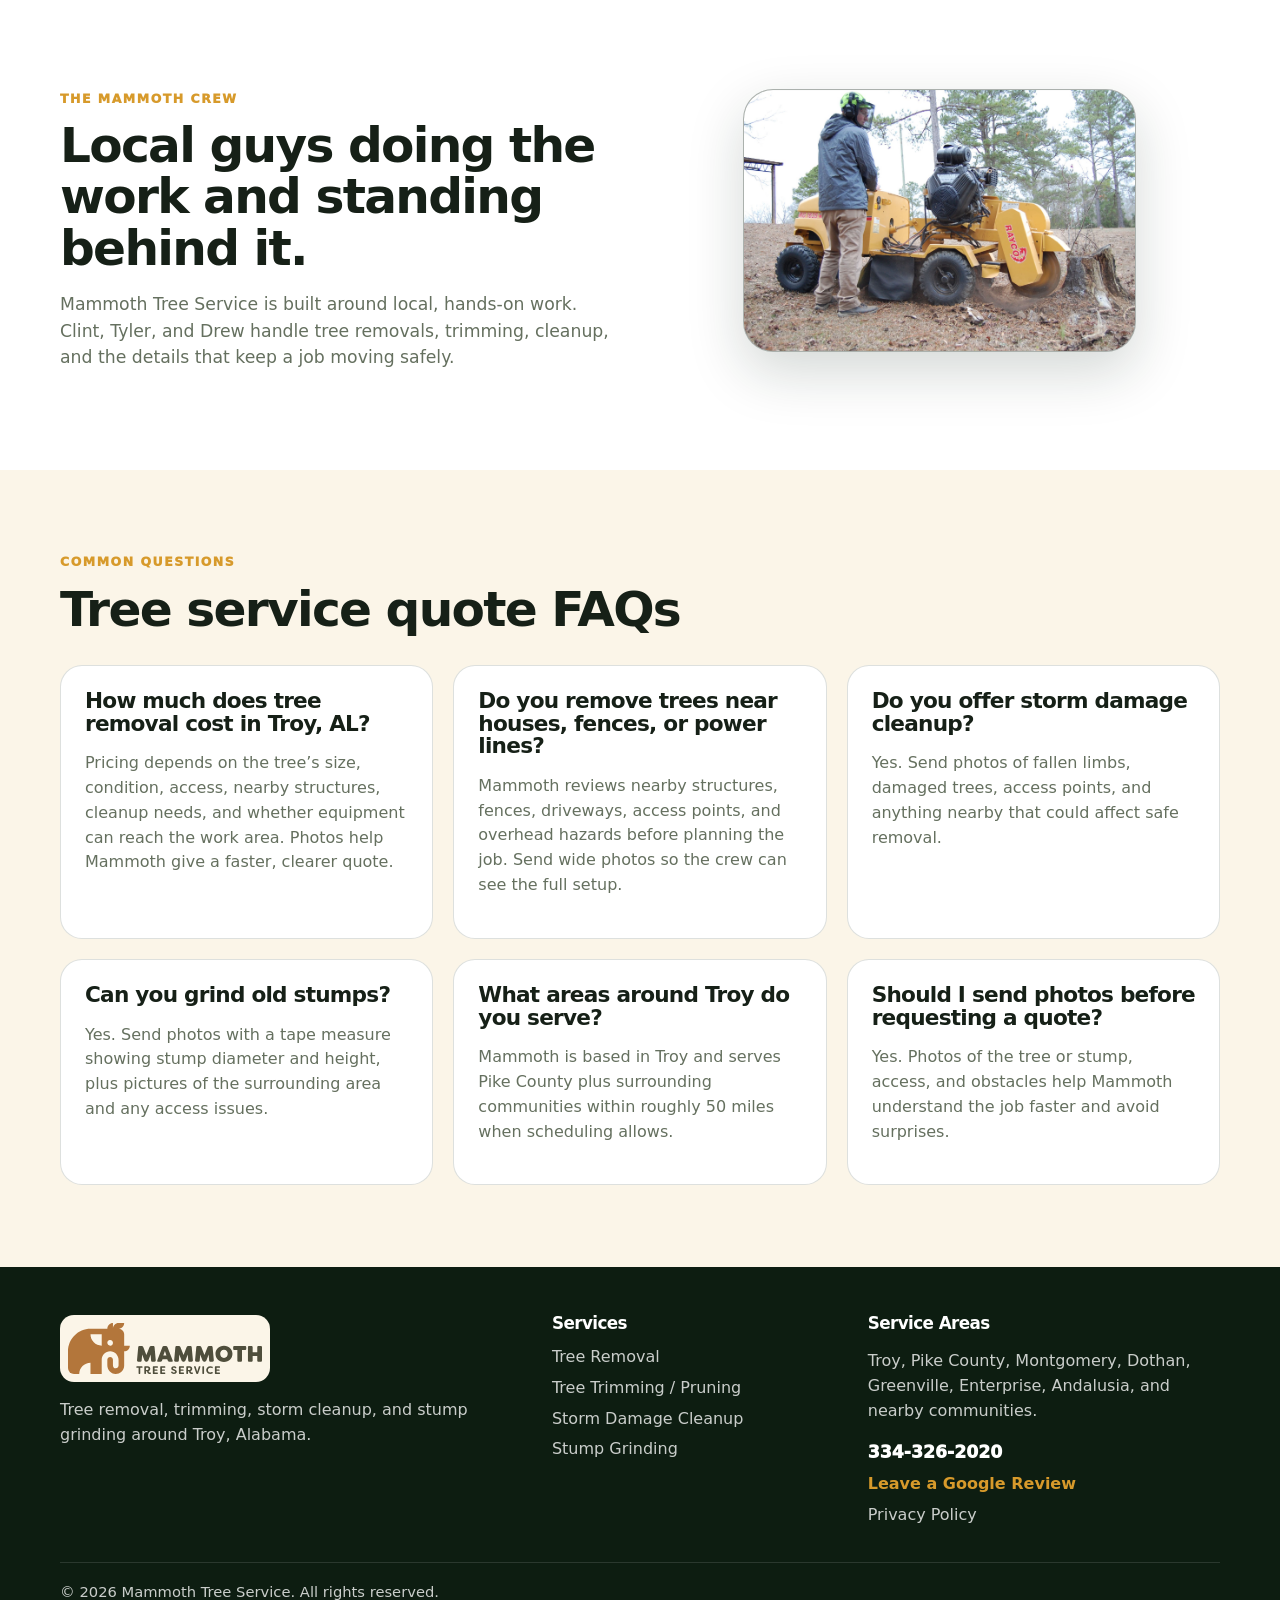
==== commit 09b1fa3b: "Add crew photo section to homepage" ====
--- a/site/index.html
+++ b/site/index.html
@@ -126,6 +126,19 @@
       </div>
     </section>
 
+    <section class="section section-white">
+      <div class="container split aligned">
+        <div>
+          <p class="eyebrow">The Mammoth crew</p>
+          <h2>Local guys doing the work and standing behind it.</h2>
+          <p class="body-copy">Mammoth Tree Service is built around local, hands-on work. Clint, Tyler, and Drew handle tree removals, trimming, cleanup, and the details that keep a job moving safely.</p>
+        </div>
+        <div class="hero-photo-feature-card">
+          <img src="assets/mammoth-tree-removal-2.jpg" alt="Clint, Tyler, and Drew with Mammoth Tree Service">
+        </div>
+      </div>
+    </section>
+
     <section class="section section-cream">
       <div class="container section-head">
         <p class="eyebrow">Common questions</p>
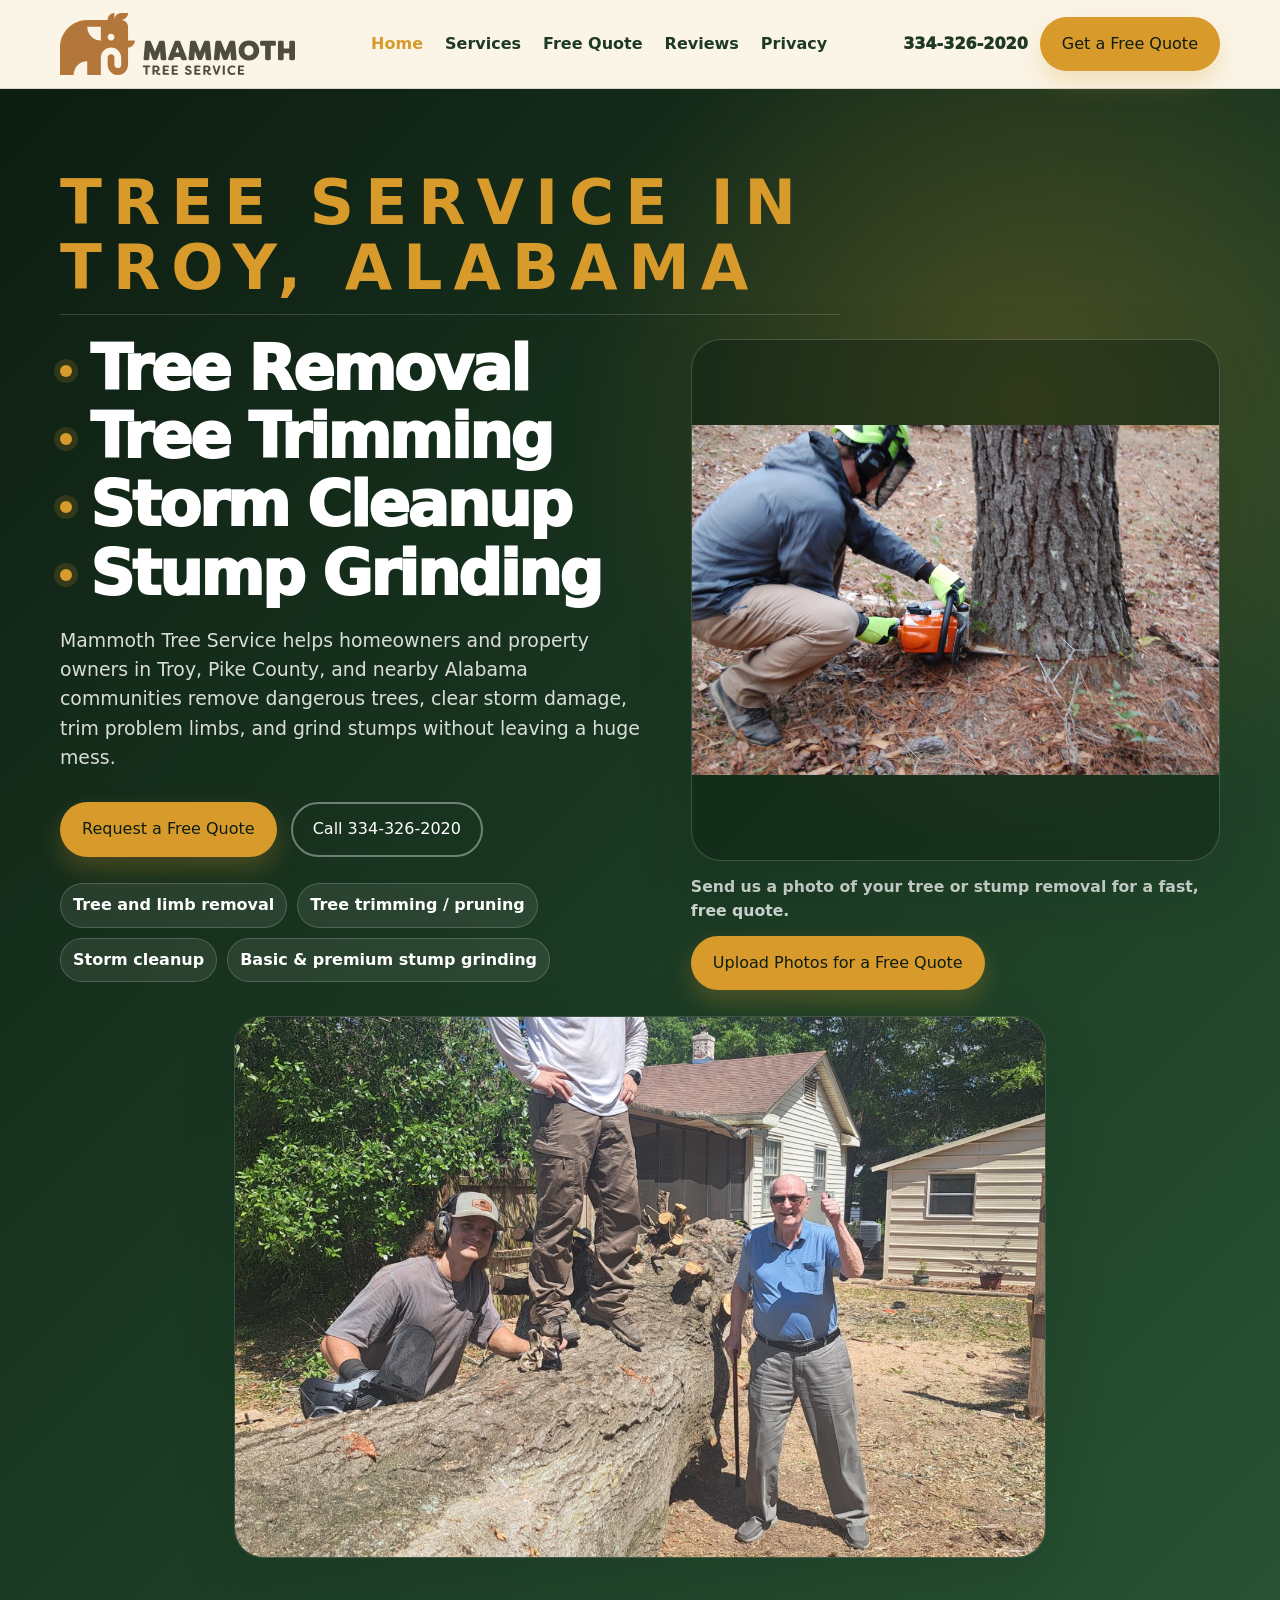
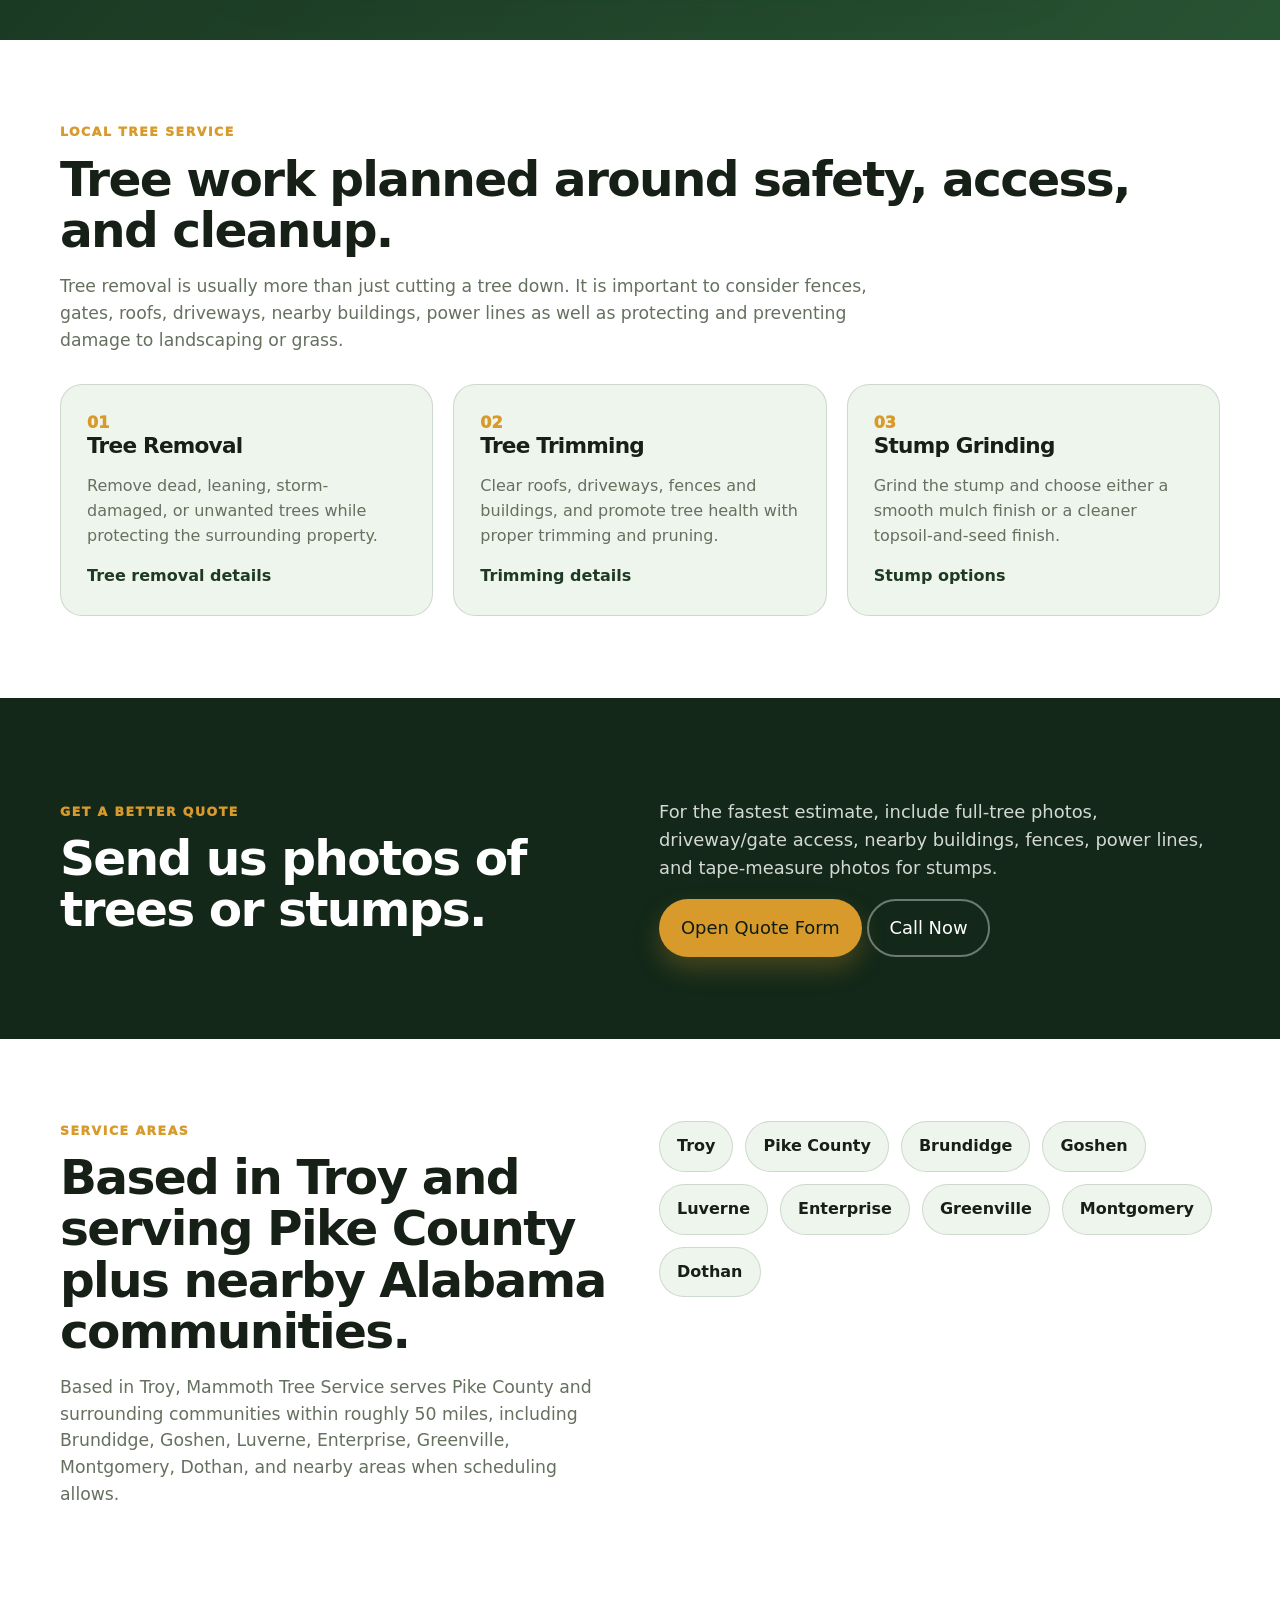
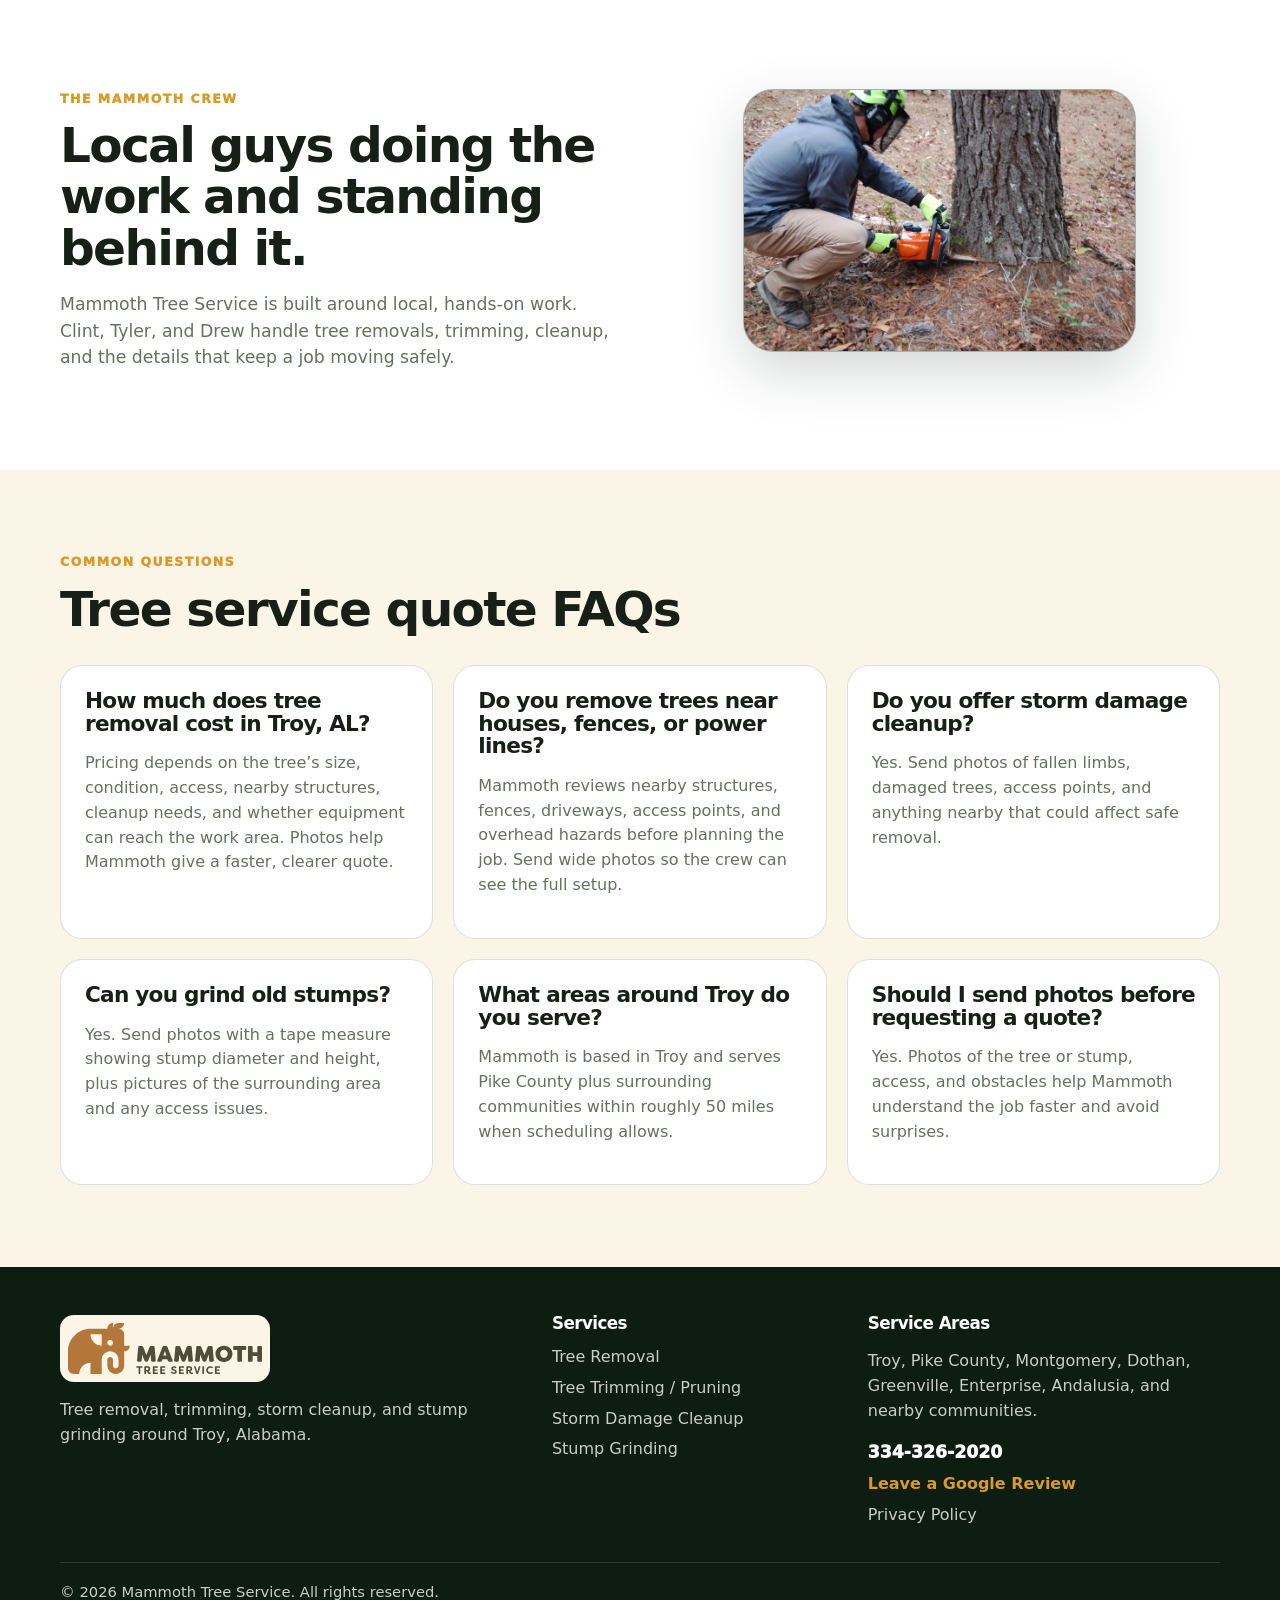
==== commit 300c6f5a: "Swap lower homepage photo to crew shot" ====
--- a/site/index.html
+++ b/site/index.html
@@ -134,7 +134,7 @@
           <p class="body-copy">Mammoth Tree Service is built around local, hands-on work. Clint, Tyler, and Drew handle tree removals, trimming, cleanup, and the details that keep a job moving safely.</p>
         </div>
         <div class="hero-photo-feature-card">
-          <img src="assets/mammoth-tree-removal-2.jpg" alt="Clint, Tyler, and Drew with Mammoth Tree Service">
+          <img src="assets/mammoth-tree-removal-1.jpg" alt="Clint, Tyler, and Drew with Mammoth Tree Service">
         </div>
       </div>
     </section>
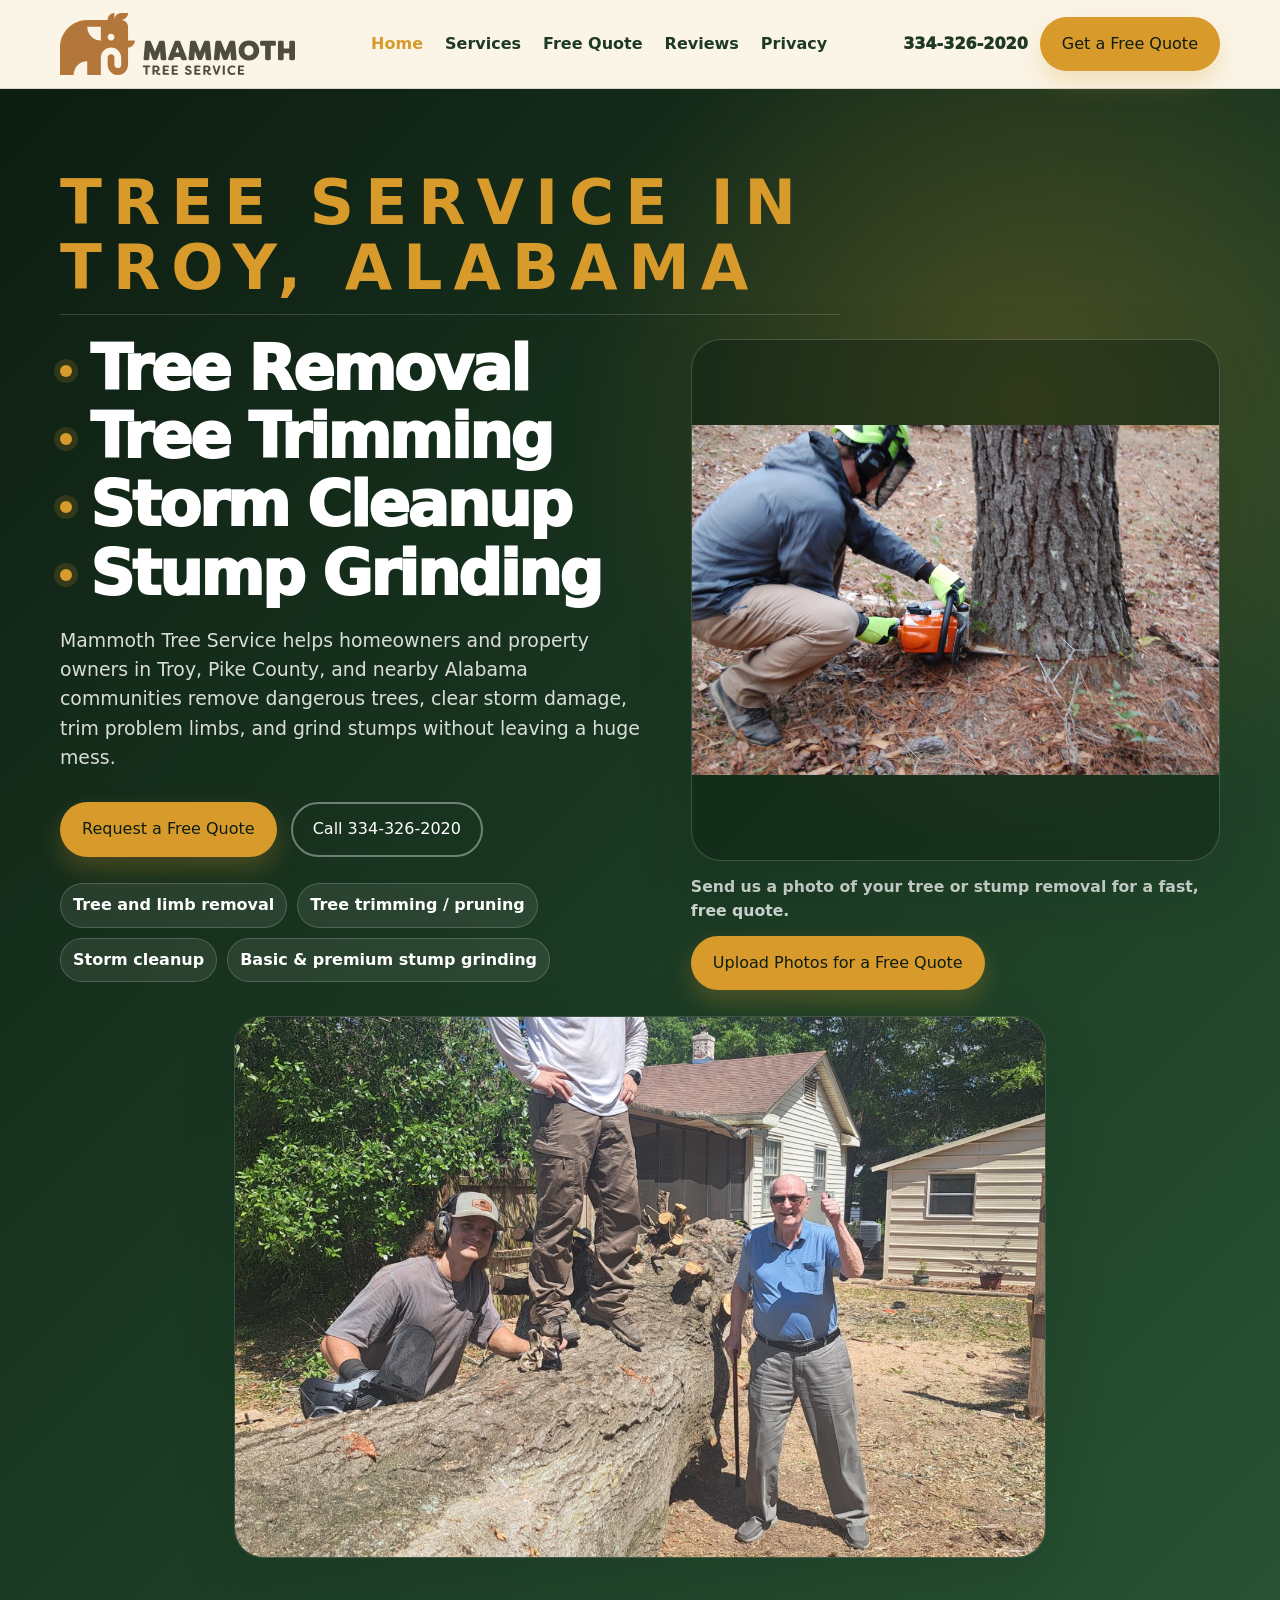
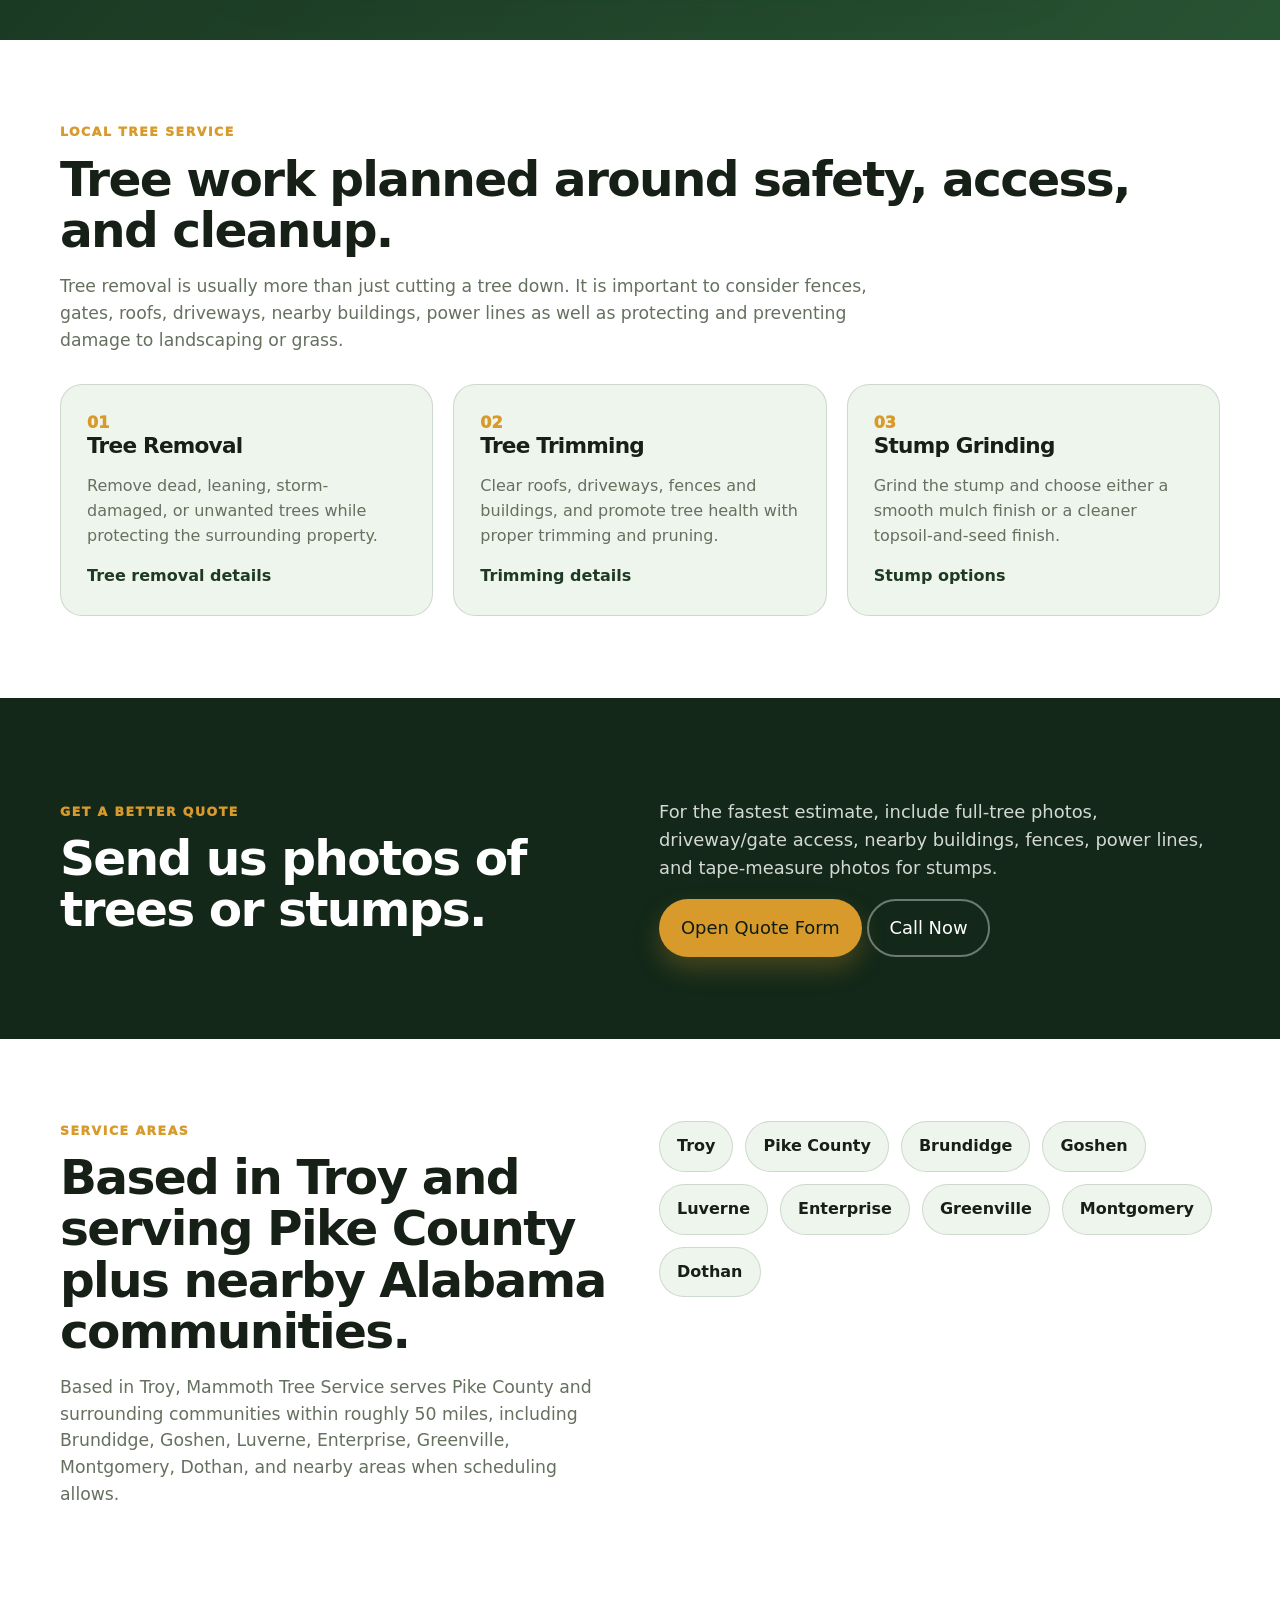
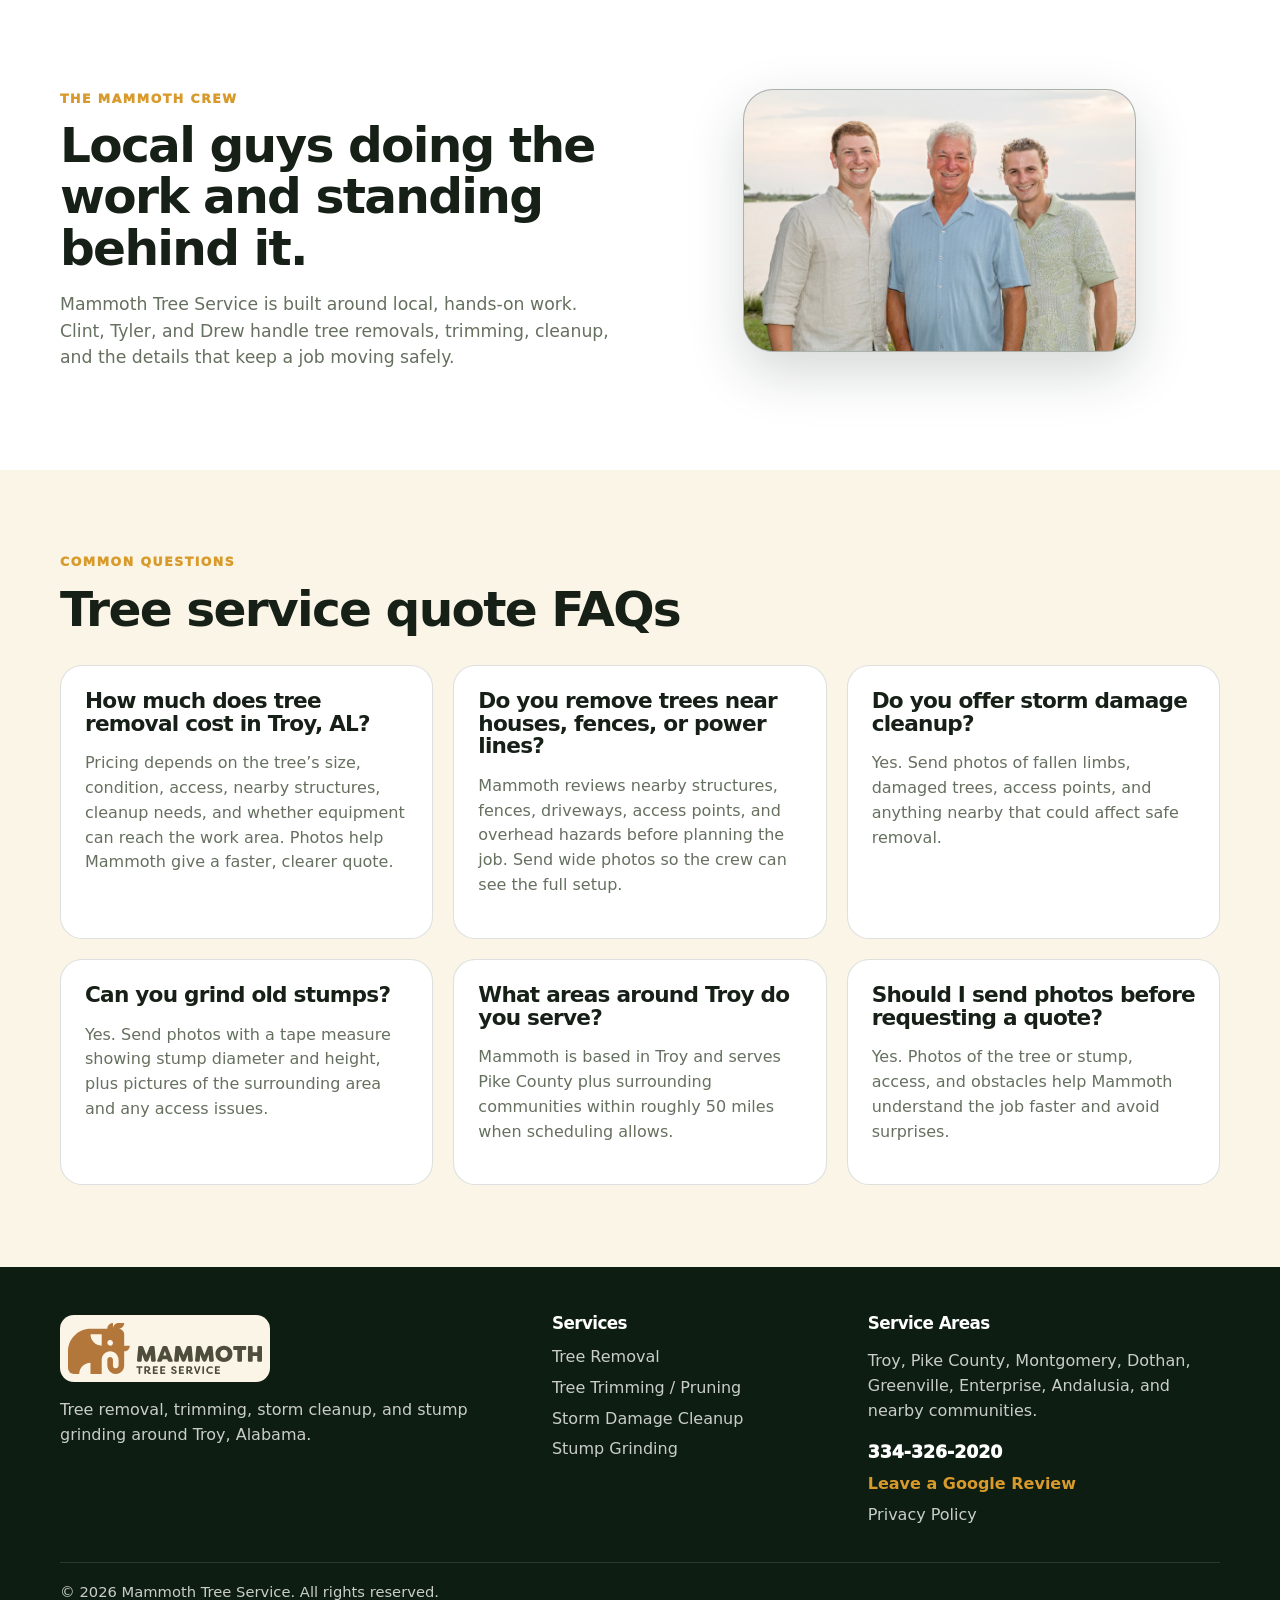
==== commit a0931754: "Use Clint Tyler Drew photo on homepage" ====
--- a/site/index.html
+++ b/site/index.html
@@ -134,7 +134,7 @@
           <p class="body-copy">Mammoth Tree Service is built around local, hands-on work. Clint, Tyler, and Drew handle tree removals, trimming, cleanup, and the details that keep a job moving safely.</p>
         </div>
         <div class="hero-photo-feature-card">
-          <img src="assets/mammoth-tree-removal-1.jpg" alt="Clint, Tyler, and Drew with Mammoth Tree Service">
+          <img src="assets/mammoth-clint-tyler-drew.jpg" alt="Clint, Tyler, and Drew with Mammoth Tree Service">
         </div>
       </div>
     </section>
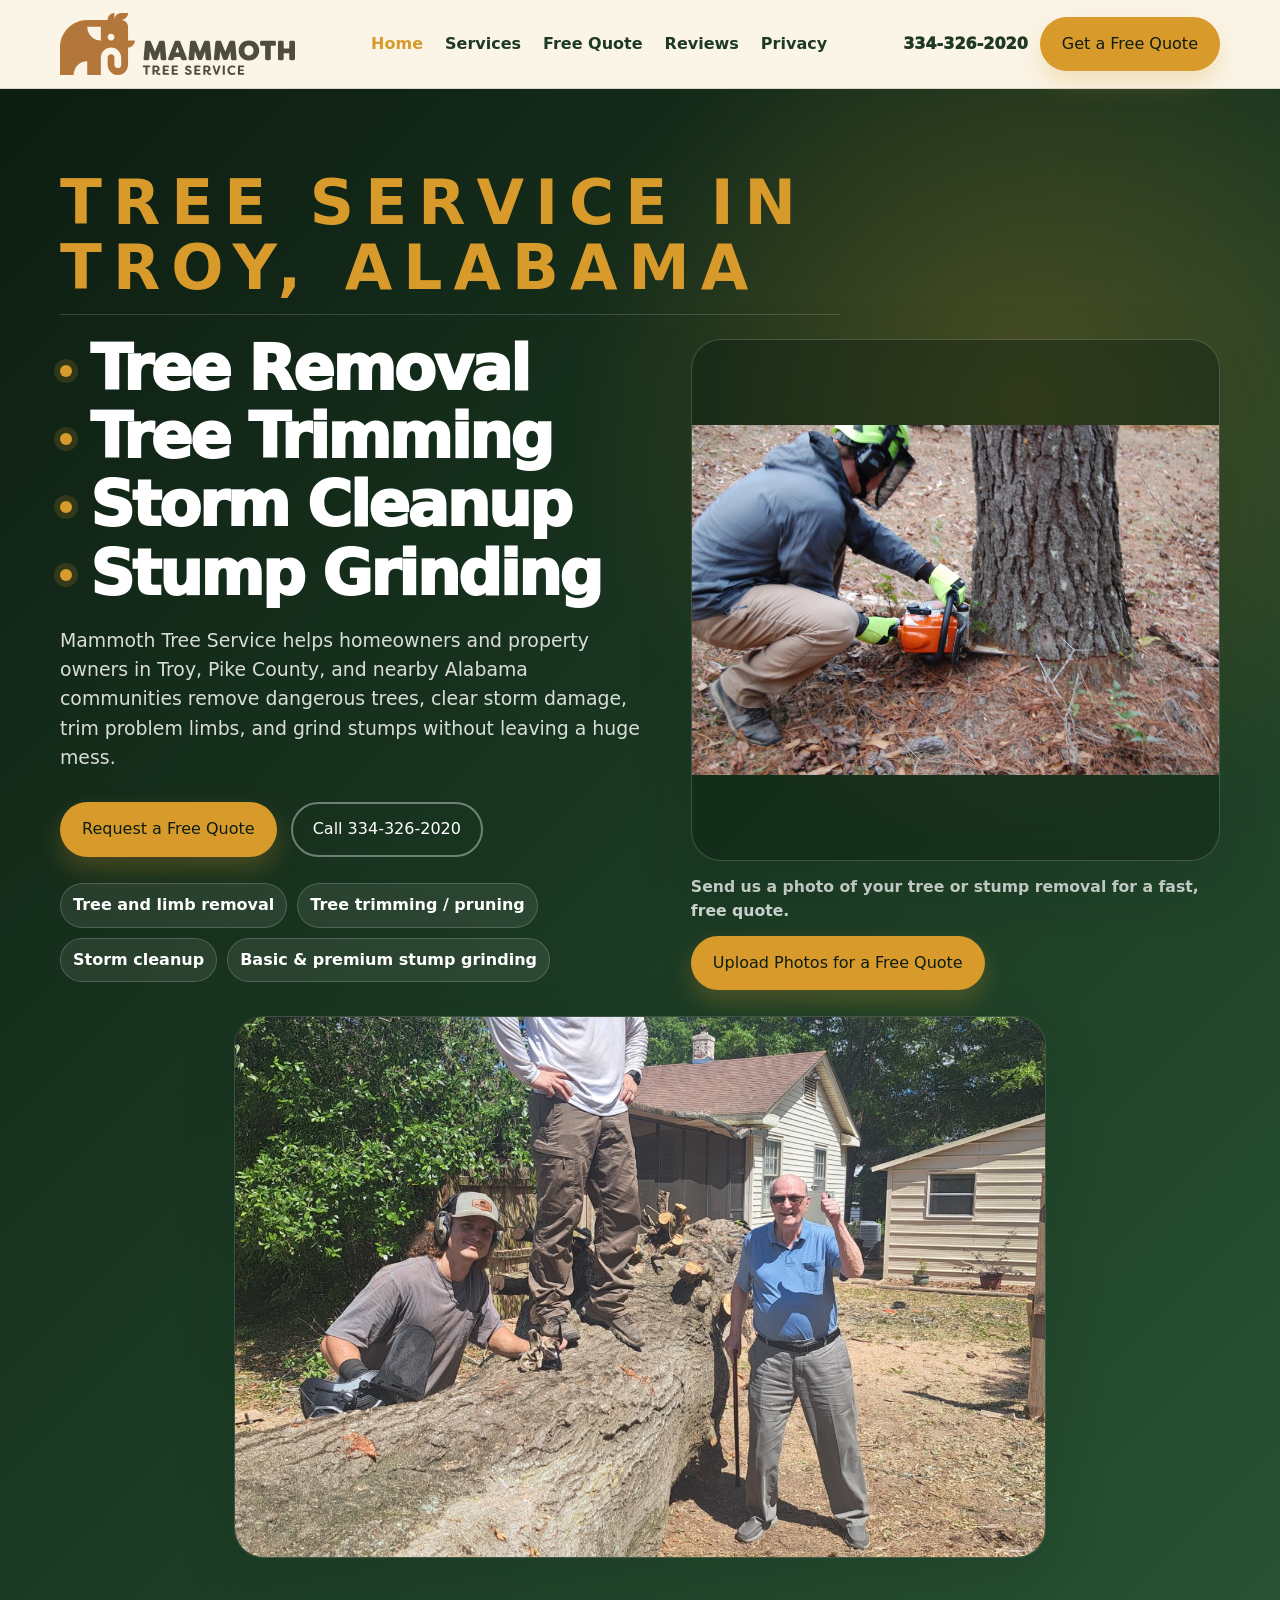
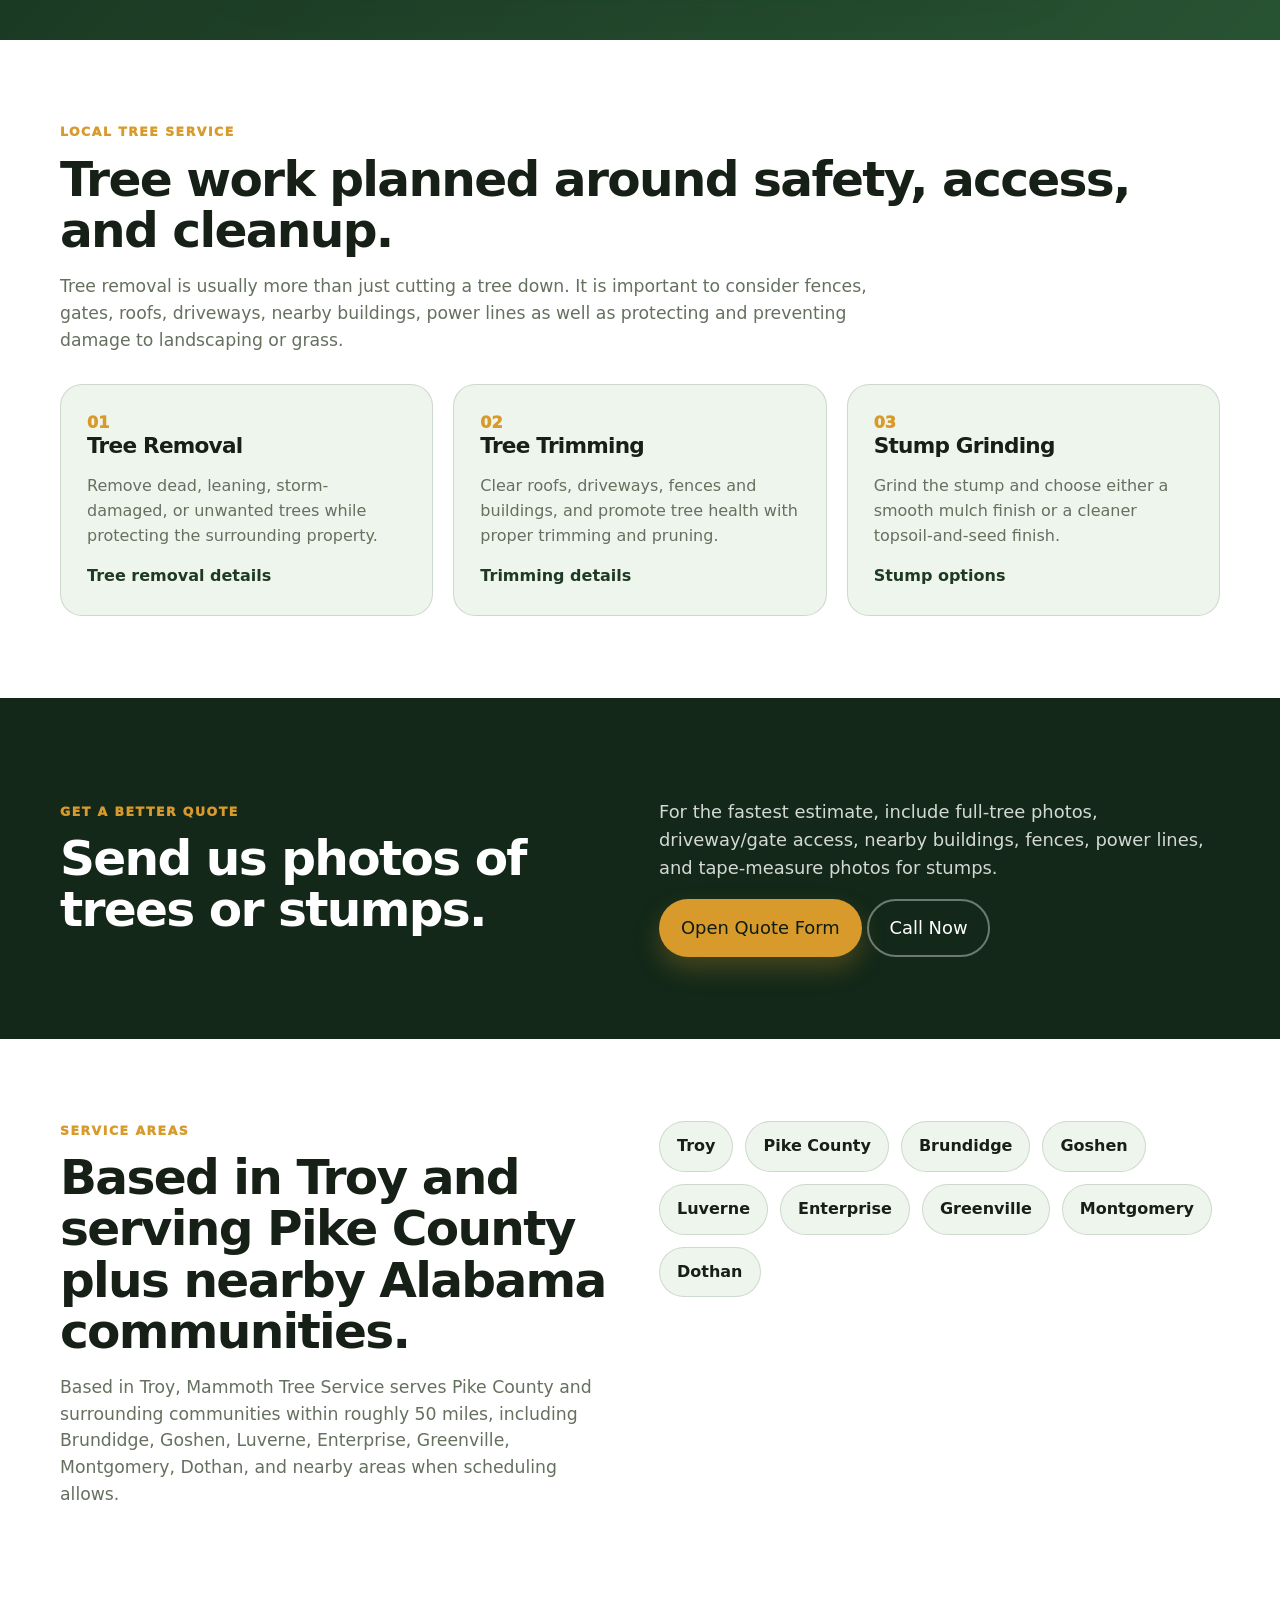
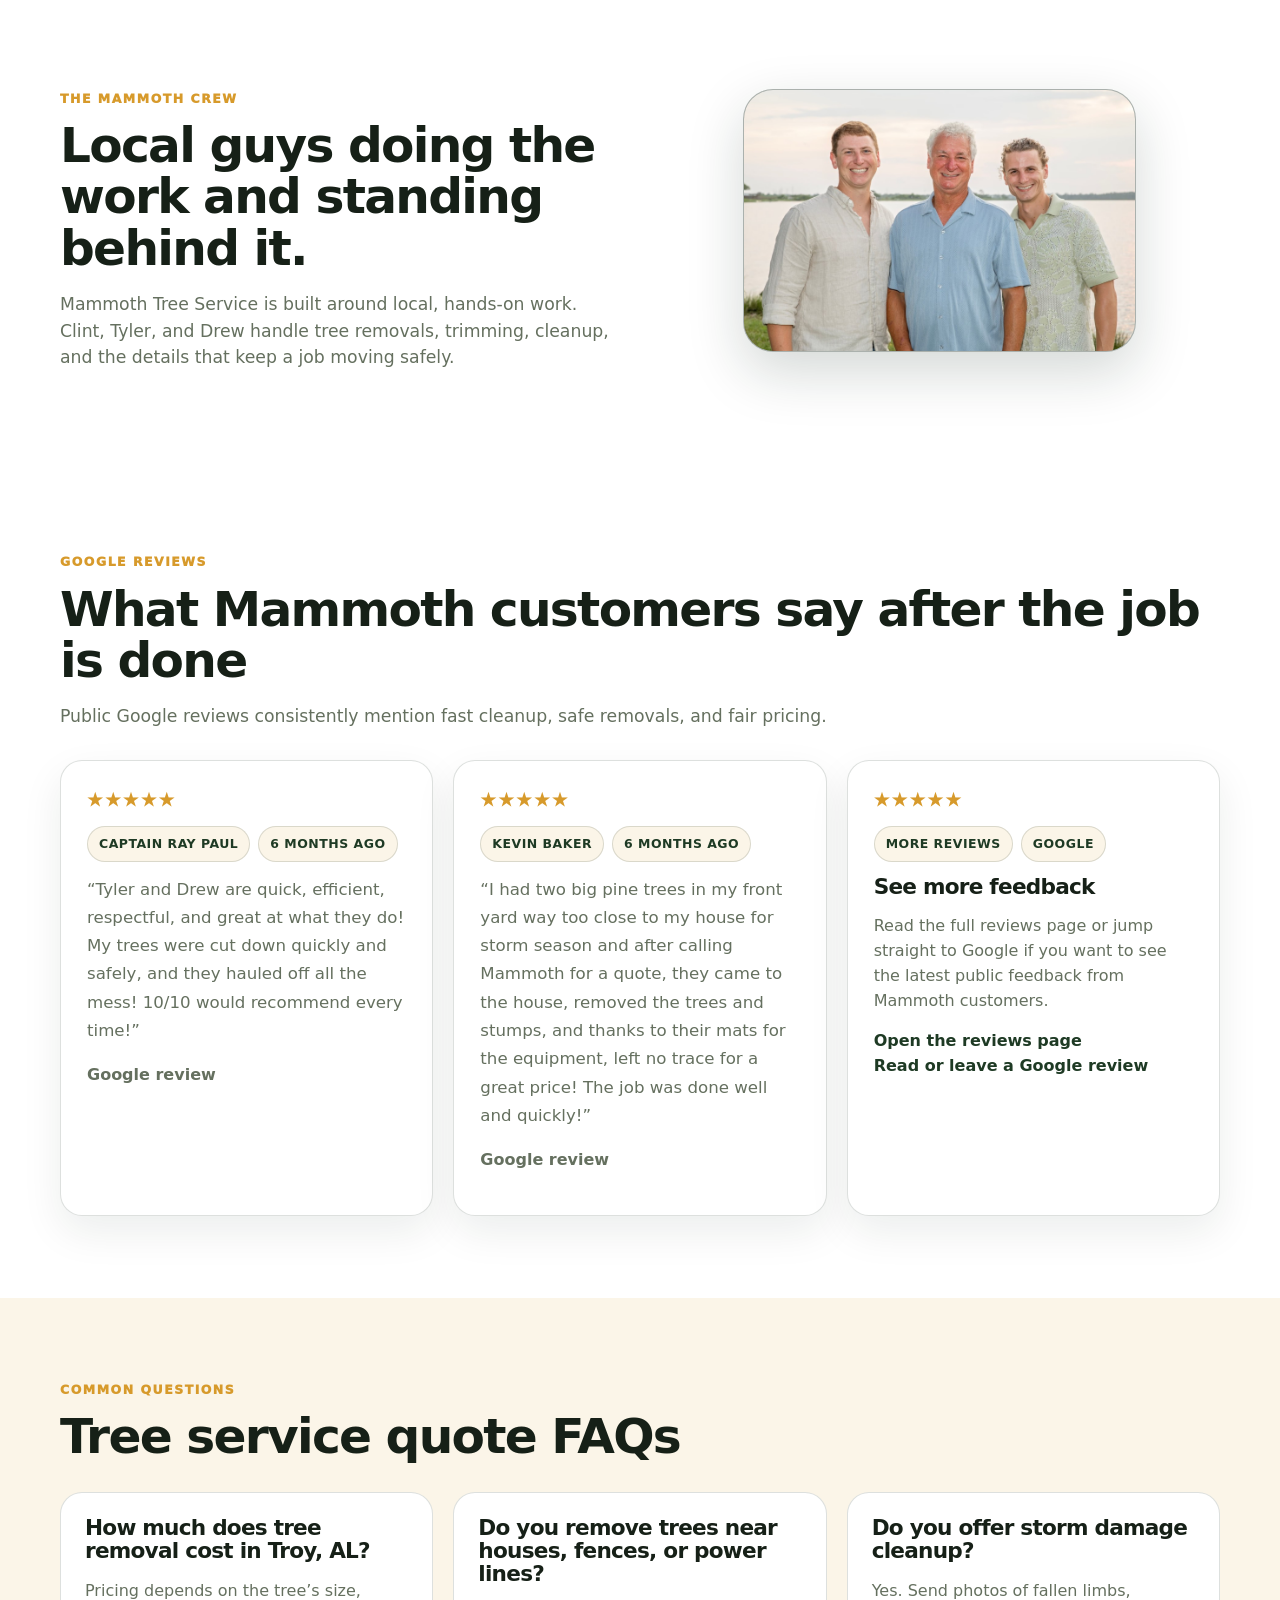
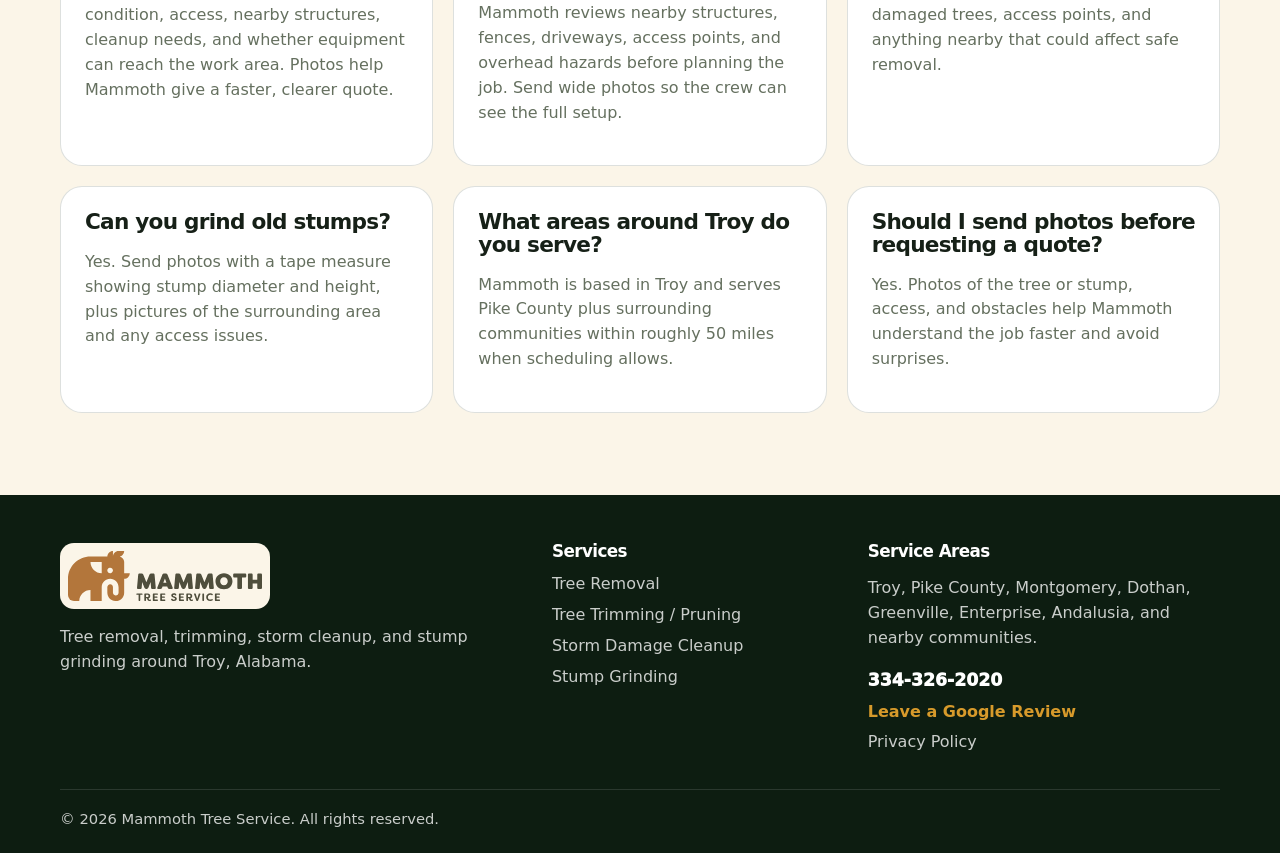
==== commit a8d0f689: "Add testimonial-style Google reviews to homepage" ====
--- a/site/index.html
+++ b/site/index.html
@@ -139,6 +139,36 @@
       </div>
     </section>
 
+    <section class="section section-white">
+      <div class="container section-head">
+        <p class="eyebrow">Google reviews</p>
+        <h2>What Mammoth customers say after the job is done</h2>
+        <p class="body-copy wide">Public Google reviews consistently mention fast cleanup, safe removals, and fair pricing.</p>
+      </div>
+      <div class="container cards three">
+        <article class="card testimonial-card">
+          <span class="review-stars">★★★★★</span>
+          <div class="testimonial-badges"><span class="testimonial-badge">Captain Ray Paul</span><span class="testimonial-badge">6 months ago</span></div>
+          <p class="testimonial-quote">“Tyler and Drew are quick, efficient, respectful, and great at what they do! My trees were cut down quickly and safely, and they hauled off all the mess! 10/10 would recommend every time!”</p>
+          <p class="testimonial-meta">Google review</p>
+        </article>
+        <article class="card testimonial-card">
+          <span class="review-stars">★★★★★</span>
+          <div class="testimonial-badges"><span class="testimonial-badge">Kevin Baker</span><span class="testimonial-badge">6 months ago</span></div>
+          <p class="testimonial-quote">“I had two big pine trees in my front yard way too close to my house for storm season and after calling Mammoth for a quote, they came to the house, removed the trees and stumps, and thanks to their mats for the equipment, left no trace for a great price! The job was done well and quickly!”</p>
+          <p class="testimonial-meta">Google review</p>
+        </article>
+        <article class="card testimonial-card testimonial-cta-card">
+          <span class="review-stars">★★★★★</span>
+          <div class="testimonial-badges"><span class="testimonial-badge">More reviews</span><span class="testimonial-badge">Google</span></div>
+          <h3>See more feedback</h3>
+          <p>Read the full reviews page or jump straight to Google if you want to see the latest public feedback from Mammoth customers.</p>
+          <a href="reviews.html">Open the reviews page</a><br>
+          <a href="https://g.page/r/CXBdQAm-3pktEBM/review">Read or leave a Google review</a>
+        </article>
+      </div>
+    </section>
+
     <section class="section section-cream">
       <div class="container section-head">
         <p class="eyebrow">Common questions</p>
--- a/site/styles.css
+++ b/site/styles.css
@@ -123,9 +123,23 @@
 .cards { display: grid; gap: 20px; }
 .cards.three { grid-template-columns: repeat(3, 1fr); }
 .card { background: var(--green-100); border: 1px solid var(--line); border-radius: var(--radius); padding: 26px; }
-.card span { color: var(--gold); font-weight: 950; }
+.card > span { color: var(--gold); font-weight: 950; }
 .card p { color: var(--muted); }
 .card a { color: var(--green-800); font-weight: 900; }
+.review-card,
+.testimonial-card { background: var(--white); box-shadow: 0 16px 40px rgba(19,40,25,.08); }
+.review-card .review-stars,
+.testimonial-card .review-stars { display: inline-block; font-size: 1.1rem; letter-spacing: .12em; margin-bottom: 12px; }
+.review-card .review-source,
+.testimonial-card .review-source { margin-top: 18px; font-weight: 850; color: var(--green-800); }
+.review-cta-card h3,
+.testimonial-cta-card h3 { margin-top: 6px; margin-bottom: 10px; }
+.testimonial-badges { display: flex; flex-wrap: wrap; gap: 8px; margin-bottom: 14px; }
+.testimonial-badge { display: inline-flex; align-items: center; padding: 7px 11px; border-radius: 999px; background: var(--cream); border: 1px solid var(--line); color: var(--green-800); font-size: .78rem; font-weight: 850; letter-spacing: .04em; text-transform: uppercase; }
+.testimonial-quote { margin: 0; color: var(--ink); font-size: 1.04rem; line-height: 1.7; }
+.testimonial-meta { margin-top: 18px; font-weight: 850; color: var(--green-800); }
+.review-themes { display: flex; flex-wrap: wrap; gap: 10px; margin-top: 16px; }
+.review-themes span { display: inline-flex; align-items: center; padding: 8px 12px; border-radius: 999px; background: var(--green-100); color: var(--green-800); font-size: .86rem; font-weight: 850; border: 1px solid var(--line); }
 .split { display: grid; grid-template-columns: 1fr 1fr; gap: 38px; align-items: center; }
 .split.aligned { align-items: start; }
 .checklist { font-size: 1.12rem; color: rgba(255,255,255,.82); }
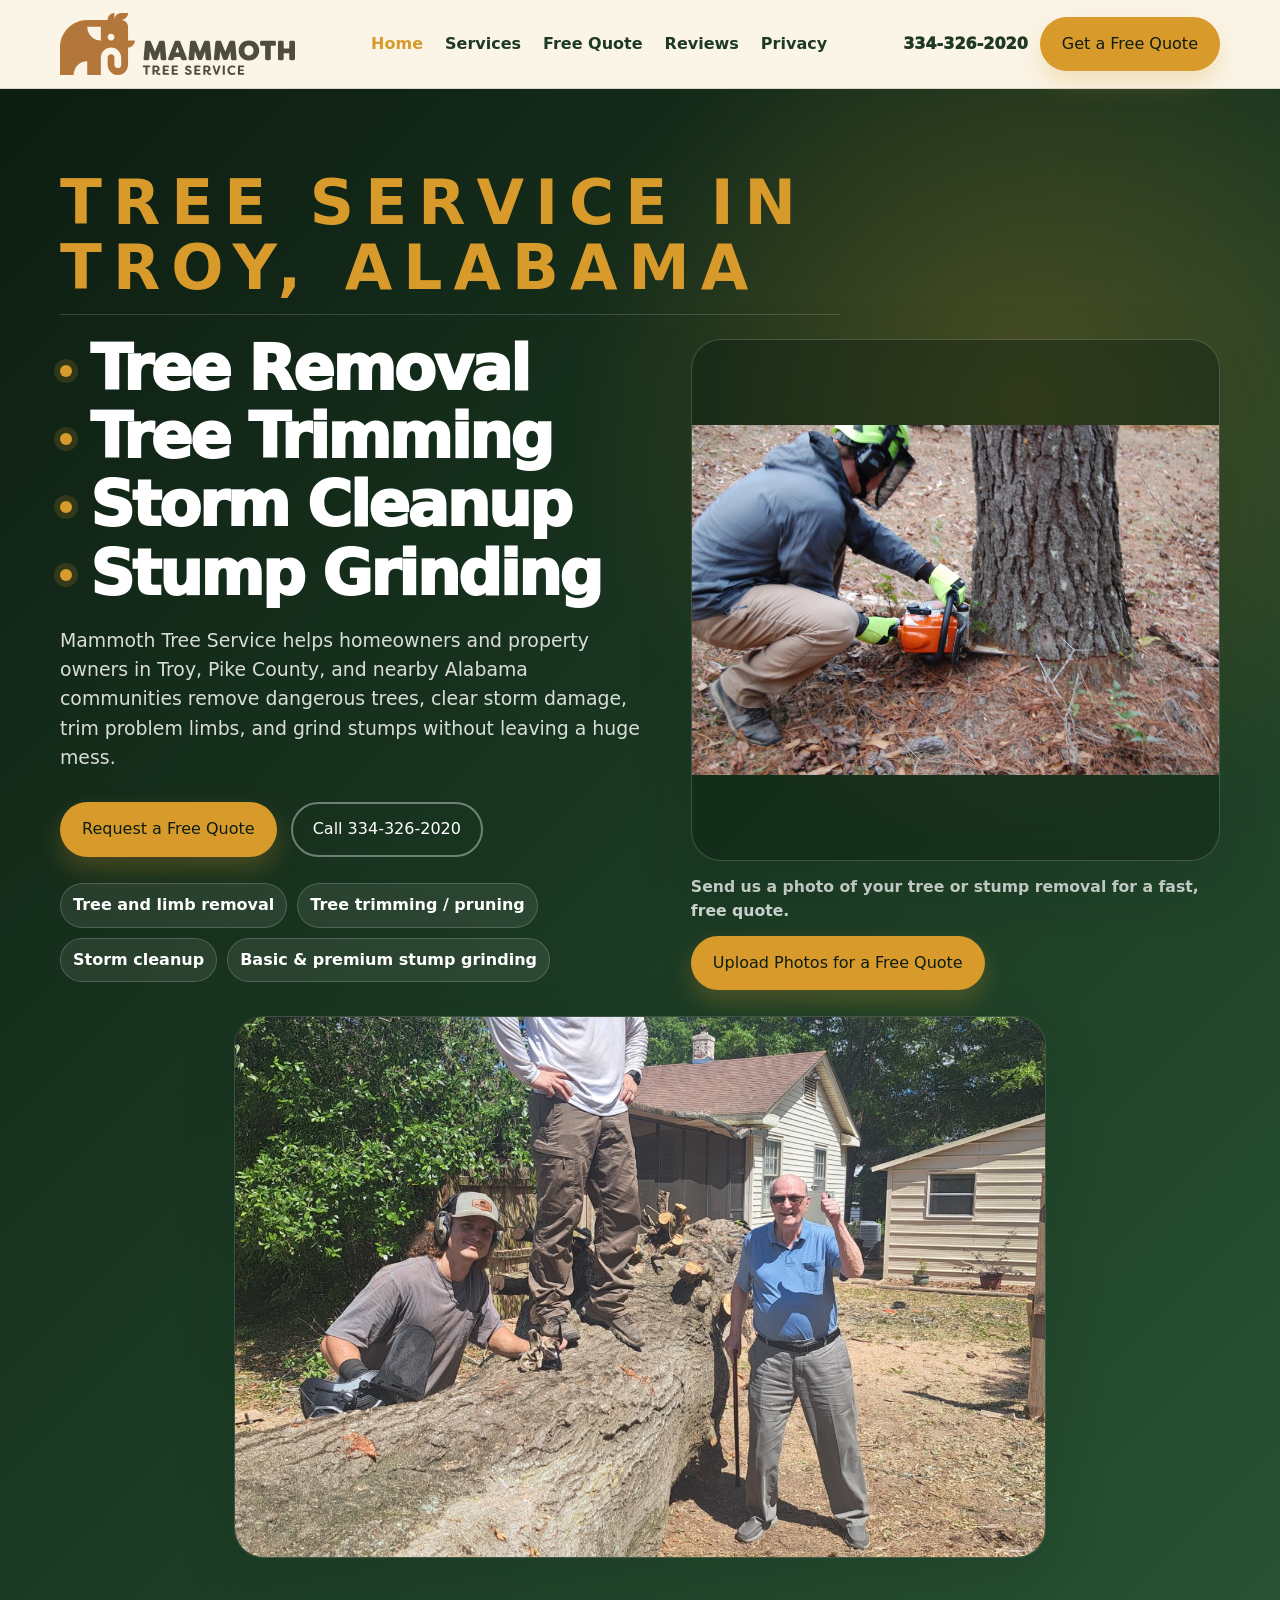
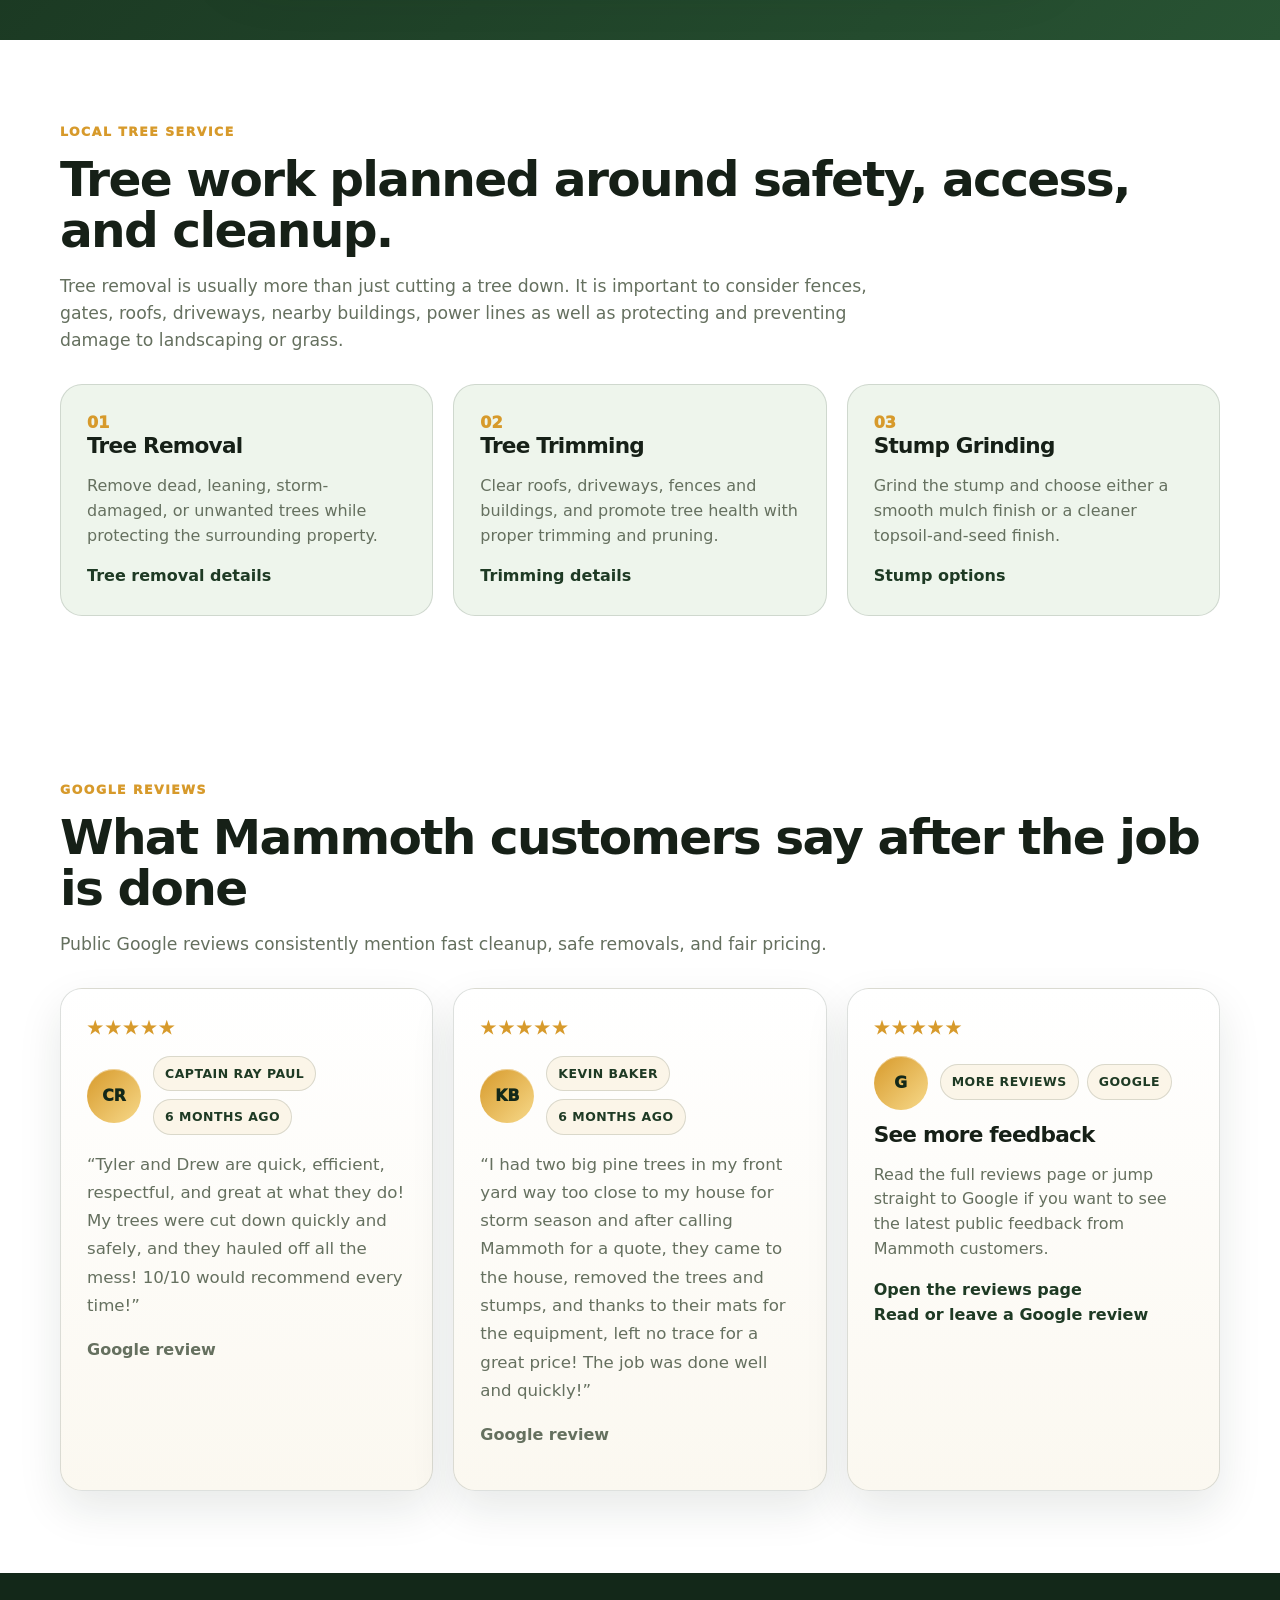
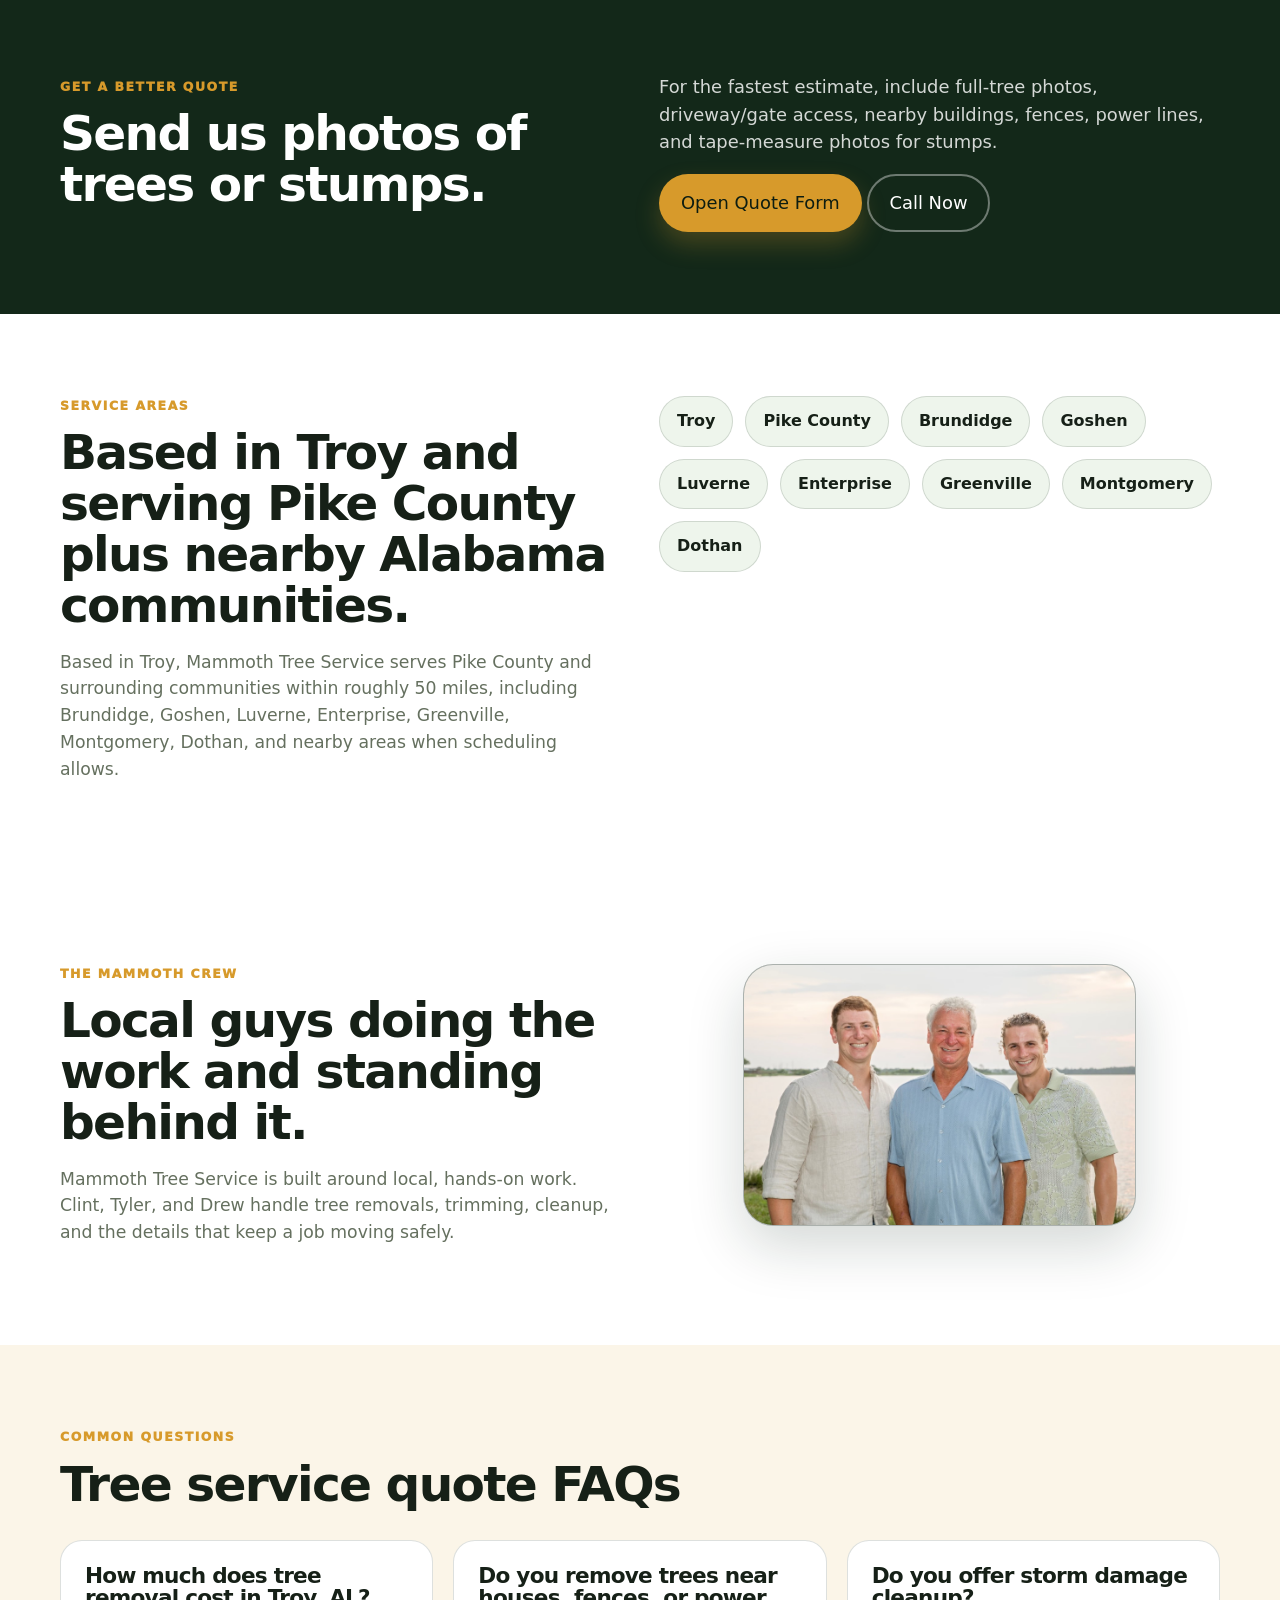
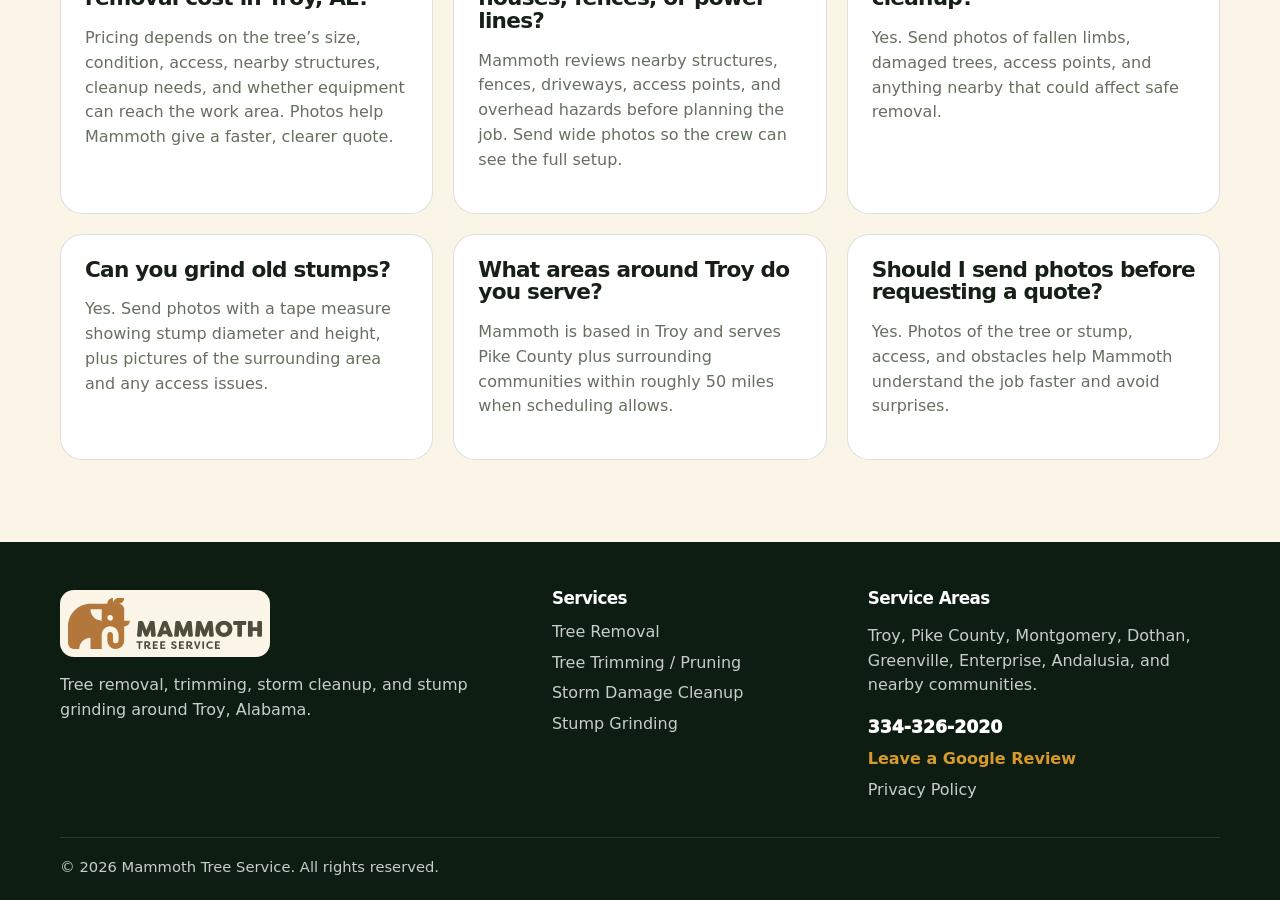
==== commit 16b56ef7: "Upgrade testimonial cards and mobile swipe" ====
--- a/site/index.html
+++ b/site/index.html
@@ -101,6 +101,45 @@
       </div>
     </section>
 
+    <section class="section section-white">
+      <div class="container section-head">
+        <p class="eyebrow">Google reviews</p>
+        <h2>What Mammoth customers say after the job is done</h2>
+        <p class="body-copy wide">Public Google reviews consistently mention fast cleanup, safe removals, and fair pricing.</p>
+      </div>
+      <div class="container cards three testimonial-grid">
+        <article class="card testimonial-card">
+          <span class="review-stars">★★★★★</span>
+          <div class="testimonial-top">
+            <div class="testimonial-avatar" aria-hidden="true">CR</div>
+            <div class="testimonial-badges"><span class="testimonial-badge">Captain Ray Paul</span><span class="testimonial-badge">6 months ago</span></div>
+          </div>
+          <p class="testimonial-quote">“Tyler and Drew are quick, efficient, respectful, and great at what they do! My trees were cut down quickly and safely, and they hauled off all the mess! 10/10 would recommend every time!”</p>
+          <p class="testimonial-meta">Google review</p>
+        </article>
+        <article class="card testimonial-card">
+          <span class="review-stars">★★★★★</span>
+          <div class="testimonial-top">
+            <div class="testimonial-avatar" aria-hidden="true">KB</div>
+            <div class="testimonial-badges"><span class="testimonial-badge">Kevin Baker</span><span class="testimonial-badge">6 months ago</span></div>
+          </div>
+          <p class="testimonial-quote">“I had two big pine trees in my front yard way too close to my house for storm season and after calling Mammoth for a quote, they came to the house, removed the trees and stumps, and thanks to their mats for the equipment, left no trace for a great price! The job was done well and quickly!”</p>
+          <p class="testimonial-meta">Google review</p>
+        </article>
+        <article class="card testimonial-card testimonial-cta-card">
+          <span class="review-stars">★★★★★</span>
+          <div class="testimonial-top">
+            <div class="testimonial-avatar" aria-hidden="true">G</div>
+            <div class="testimonial-badges"><span class="testimonial-badge">More reviews</span><span class="testimonial-badge">Google</span></div>
+          </div>
+          <h3>See more feedback</h3>
+          <p>Read the full reviews page or jump straight to Google if you want to see the latest public feedback from Mammoth customers.</p>
+          <a href="reviews.html">Open the reviews page</a><br>
+          <a href="https://g.page/r/CXBdQAm-3pktEBM/review">Read or leave a Google review</a>
+        </article>
+      </div>
+    </section>
+
     <section class="section section-dark">
       <div class="container split">
         <div>
@@ -136,36 +175,6 @@
         <div class="hero-photo-feature-card">
           <img src="assets/mammoth-clint-tyler-drew.jpg" alt="Clint, Tyler, and Drew with Mammoth Tree Service">
         </div>
-      </div>
-    </section>
-
-    <section class="section section-white">
-      <div class="container section-head">
-        <p class="eyebrow">Google reviews</p>
-        <h2>What Mammoth customers say after the job is done</h2>
-        <p class="body-copy wide">Public Google reviews consistently mention fast cleanup, safe removals, and fair pricing.</p>
-      </div>
-      <div class="container cards three">
-        <article class="card testimonial-card">
-          <span class="review-stars">★★★★★</span>
-          <div class="testimonial-badges"><span class="testimonial-badge">Captain Ray Paul</span><span class="testimonial-badge">6 months ago</span></div>
-          <p class="testimonial-quote">“Tyler and Drew are quick, efficient, respectful, and great at what they do! My trees were cut down quickly and safely, and they hauled off all the mess! 10/10 would recommend every time!”</p>
-          <p class="testimonial-meta">Google review</p>
-        </article>
-        <article class="card testimonial-card">
-          <span class="review-stars">★★★★★</span>
-          <div class="testimonial-badges"><span class="testimonial-badge">Kevin Baker</span><span class="testimonial-badge">6 months ago</span></div>
-          <p class="testimonial-quote">“I had two big pine trees in my front yard way too close to my house for storm season and after calling Mammoth for a quote, they came to the house, removed the trees and stumps, and thanks to their mats for the equipment, left no trace for a great price! The job was done well and quickly!”</p>
-          <p class="testimonial-meta">Google review</p>
-        </article>
-        <article class="card testimonial-card testimonial-cta-card">
-          <span class="review-stars">★★★★★</span>
-          <div class="testimonial-badges"><span class="testimonial-badge">More reviews</span><span class="testimonial-badge">Google</span></div>
-          <h3>See more feedback</h3>
-          <p>Read the full reviews page or jump straight to Google if you want to see the latest public feedback from Mammoth customers.</p>
-          <a href="reviews.html">Open the reviews page</a><br>
-          <a href="https://g.page/r/CXBdQAm-3pktEBM/review">Read or leave a Google review</a>
-        </article>
       </div>
     </section>
 
--- a/site/styles.css
+++ b/site/styles.css
@@ -127,19 +127,24 @@
 .card p { color: var(--muted); }
 .card a { color: var(--green-800); font-weight: 900; }
 .review-card,
-.testimonial-card { background: var(--white); box-shadow: 0 16px 40px rgba(19,40,25,.08); }
+.testimonial-card { background: linear-gradient(180deg, #ffffff 0%, #fbf8f0 100%); box-shadow: 0 18px 44px rgba(19,40,25,.10); }
 .review-card .review-stars,
-.testimonial-card .review-stars { display: inline-block; font-size: 1.1rem; letter-spacing: .12em; margin-bottom: 12px; }
+.testimonial-card .review-stars { display: inline-block; font-size: 1.1rem; letter-spacing: .12em; margin-bottom: 14px; }
 .review-card .review-source,
 .testimonial-card .review-source { margin-top: 18px; font-weight: 850; color: var(--green-800); }
 .review-cta-card h3,
 .testimonial-cta-card h3 { margin-top: 6px; margin-bottom: 10px; }
-.testimonial-badges { display: flex; flex-wrap: wrap; gap: 8px; margin-bottom: 14px; }
+.testimonial-top { display: flex; align-items: center; gap: 12px; margin-bottom: 14px; }
+.testimonial-avatar { width: 54px; height: 54px; border-radius: 999px; display: inline-flex; align-items: center; justify-content: center; background: linear-gradient(135deg, var(--gold) 0%, #f7d98a 100%); color: var(--green-900); font-size: .98rem; font-weight: 950; box-shadow: inset 0 1px 0 rgba(255,255,255,.45); flex: 0 0 auto; }
+.testimonial-badges { display: flex; flex-wrap: wrap; gap: 8px; margin-bottom: 2px; }
 .testimonial-badge { display: inline-flex; align-items: center; padding: 7px 11px; border-radius: 999px; background: var(--cream); border: 1px solid var(--line); color: var(--green-800); font-size: .78rem; font-weight: 850; letter-spacing: .04em; text-transform: uppercase; }
 .testimonial-quote { margin: 0; color: var(--ink); font-size: 1.04rem; line-height: 1.7; }
 .testimonial-meta { margin-top: 18px; font-weight: 850; color: var(--green-800); }
 .review-themes { display: flex; flex-wrap: wrap; gap: 10px; margin-top: 16px; }
 .review-themes span { display: inline-flex; align-items: center; padding: 8px 12px; border-radius: 999px; background: var(--green-100); color: var(--green-800); font-size: .86rem; font-weight: 850; border: 1px solid var(--line); }
+.testimonial-grid { gap: 20px; }
+.testimonial-grid > .card { position: relative; }
+.testimonial-grid > .card::after { content: ''; position: absolute; inset: 0; border-radius: inherit; pointer-events: none; box-shadow: inset 0 1px 0 rgba(255,255,255,.55); }
 .split { display: grid; grid-template-columns: 1fr 1fr; gap: 38px; align-items: center; }
 .split.aligned { align-items: start; }
 .checklist { font-size: 1.12rem; color: rgba(255,255,255,.82); }
@@ -191,6 +196,18 @@
   .header-cta { padding: 11px 14px; font-size: .92rem; }
   .hero, .page-hero { padding: 58px 0; }
   .hero-grid, .cards.three, .split, .service-row, .contact-grid, .footer-grid { grid-template-columns: 1fr; }
+  .testimonial-grid.cards.three {
+    grid-template-columns: none;
+    grid-auto-flow: column;
+    grid-auto-columns: minmax(86%, 86%);
+    overflow-x: auto;
+    scroll-snap-type: x mandatory;
+    padding-bottom: 8px;
+    -webkit-overflow-scrolling: touch;
+  }
+  .testimonial-grid.cards.three > .card { scroll-snap-align: start; }
+  .testimonial-grid.cards.three::-webkit-scrollbar { height: 8px; }
+  .testimonial-grid.cards.three::-webkit-scrollbar-thumb { background: rgba(19,40,25,.18); border-radius: 999px; }
   .hero-media-card img { height: 360px; }
   .hero-photo-feature-card { max-width: 100%; }
   .header-inner { min-height: 76px; }
